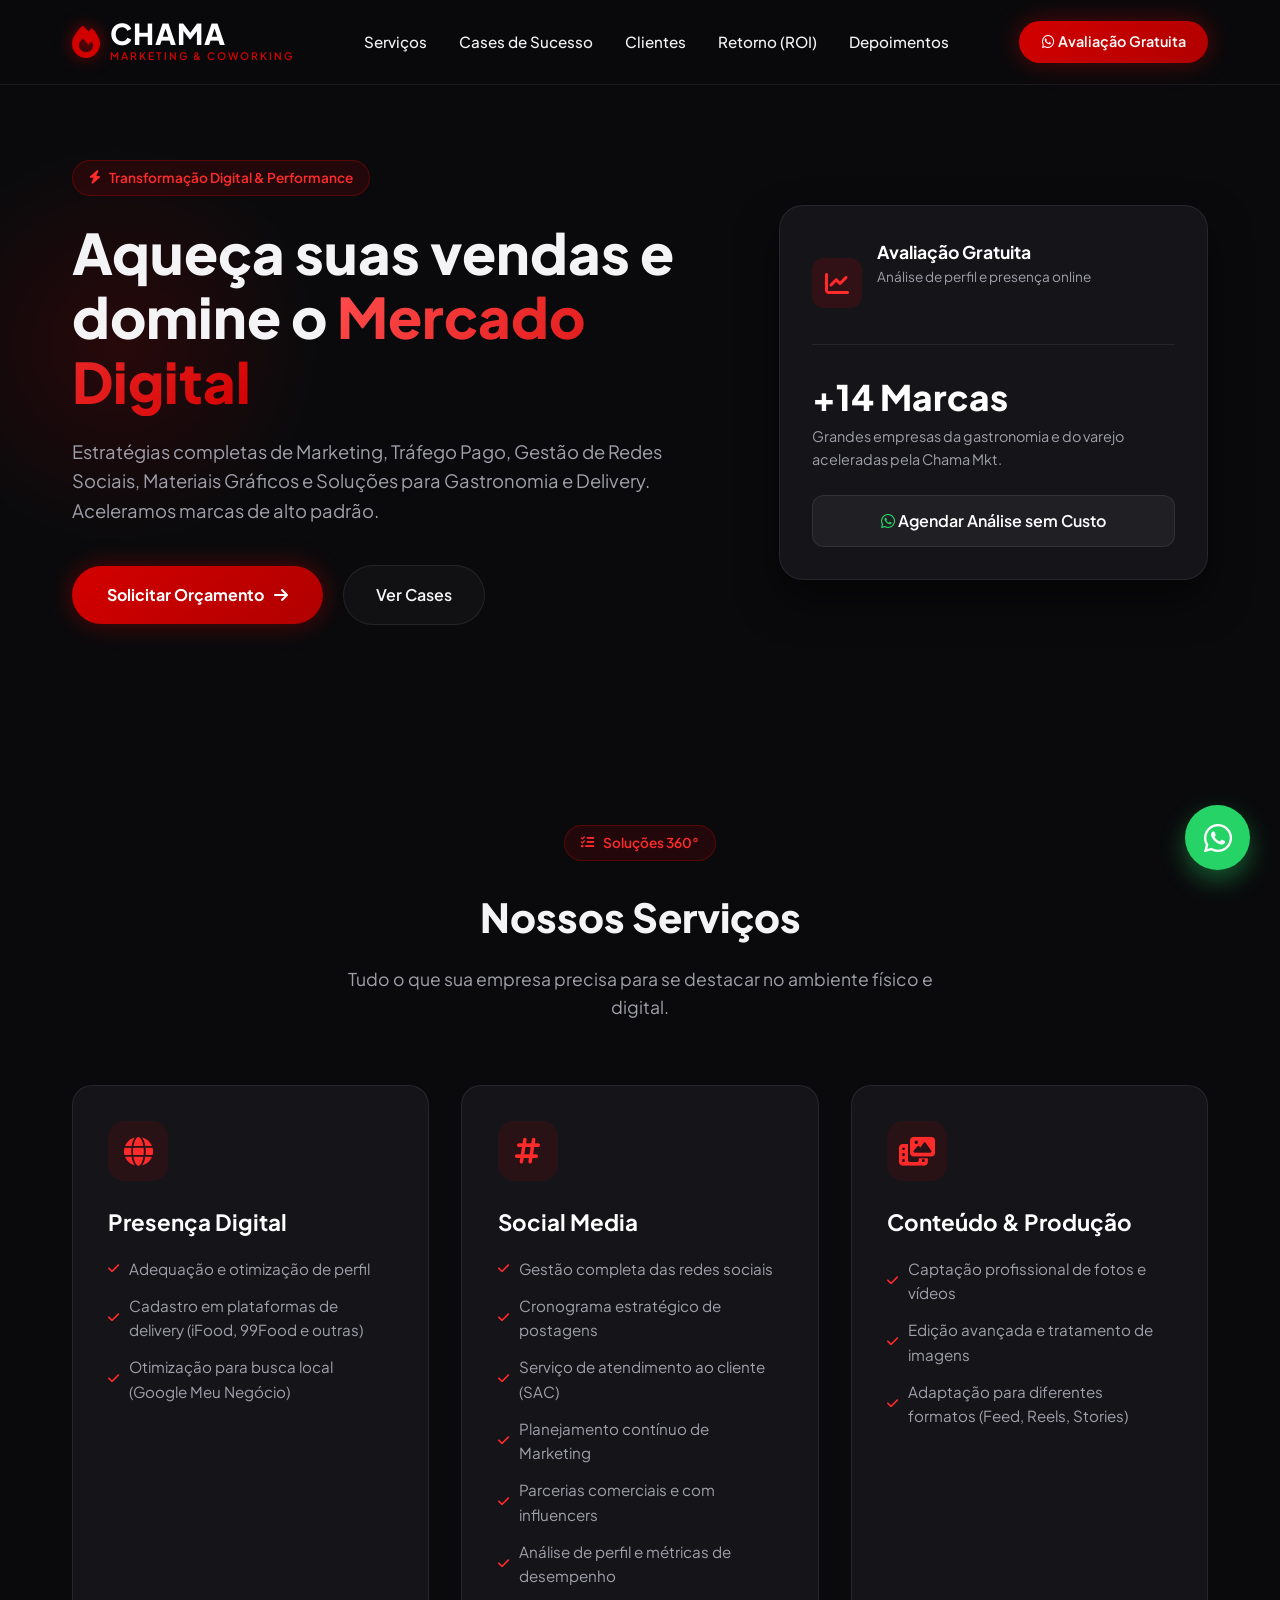
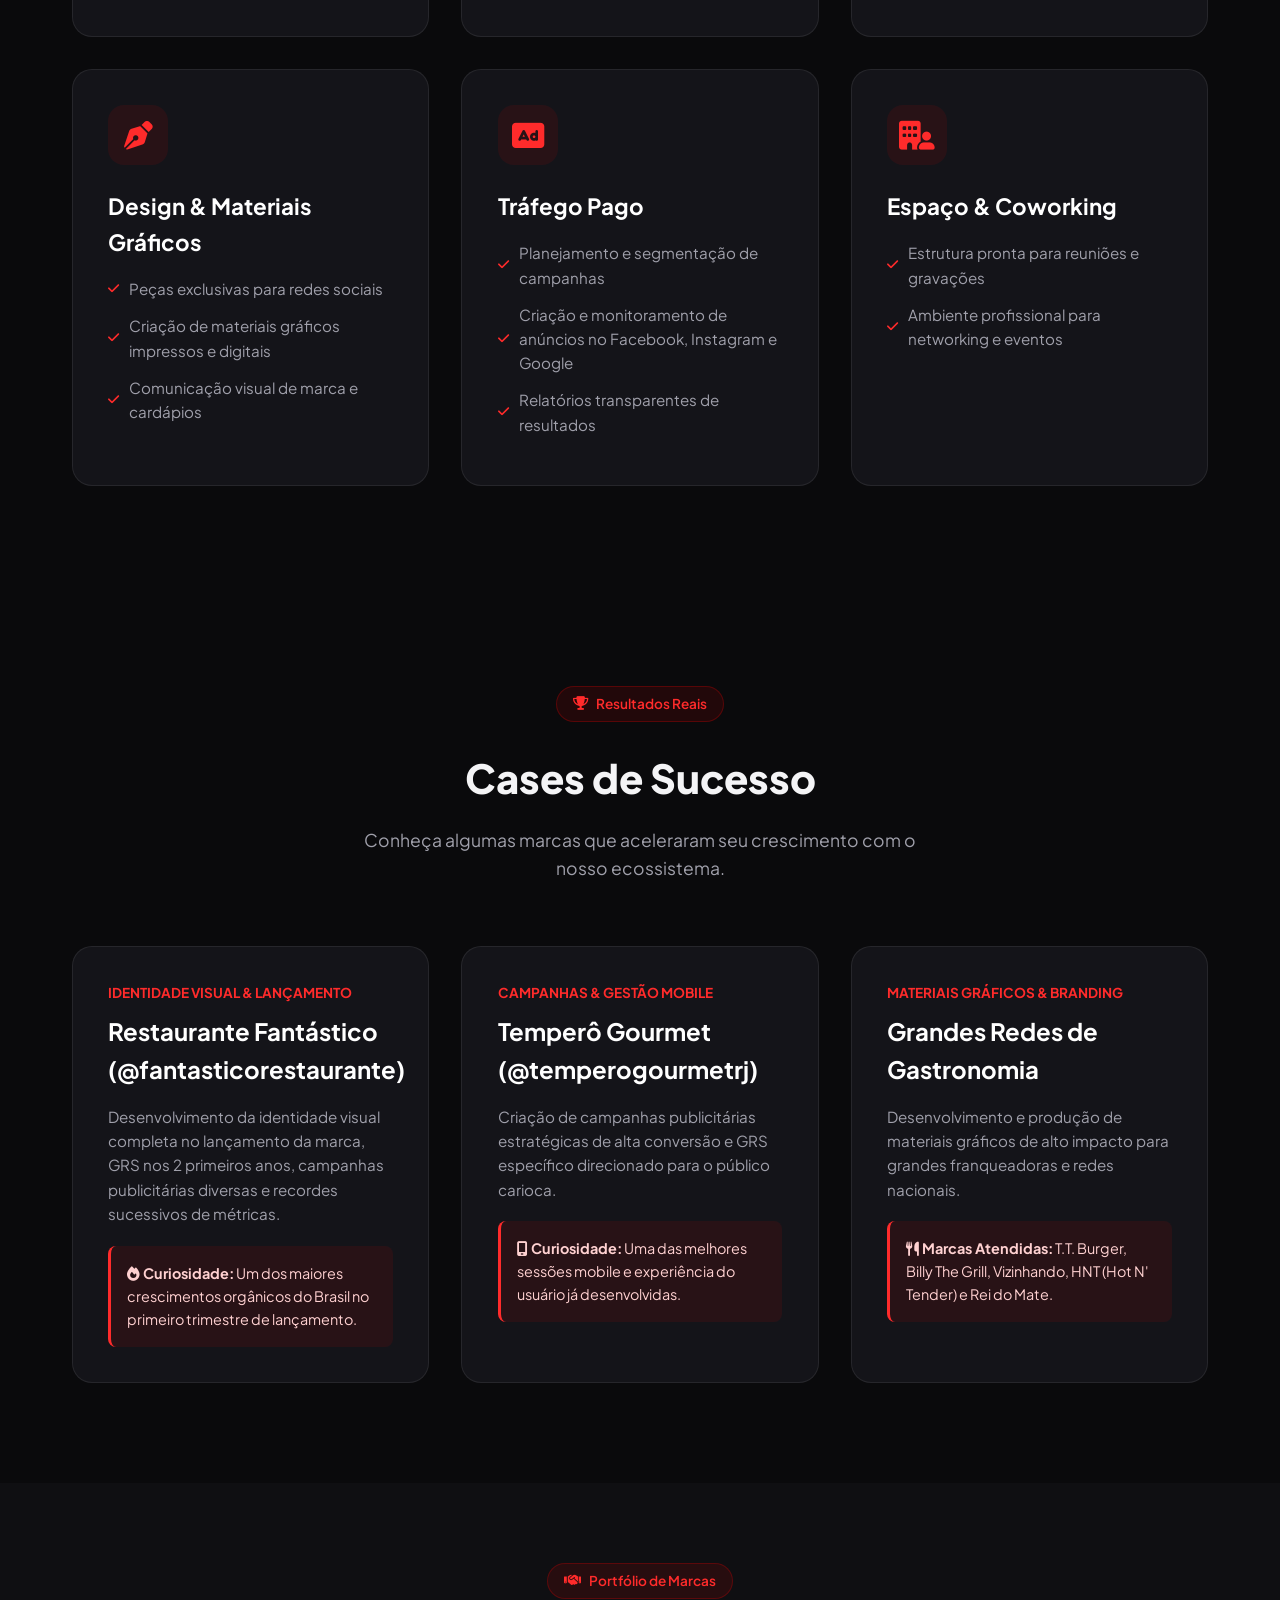
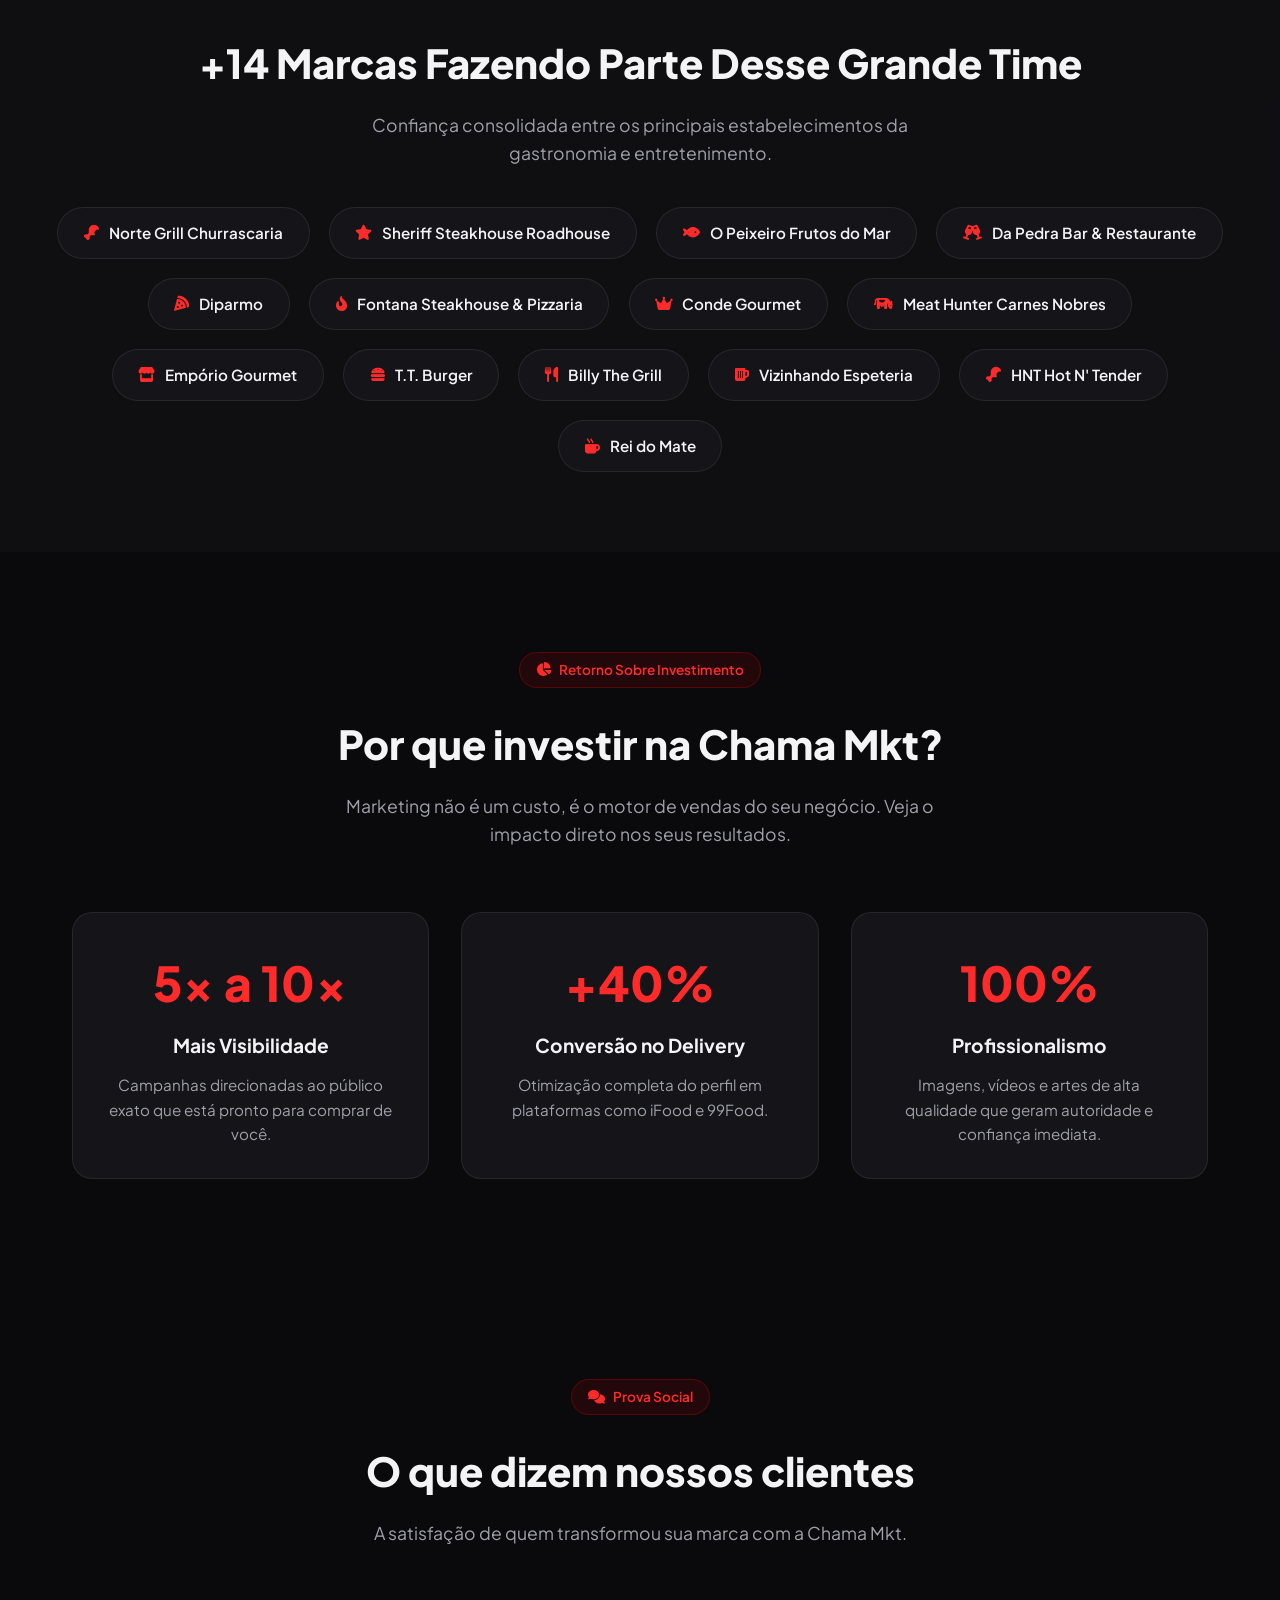
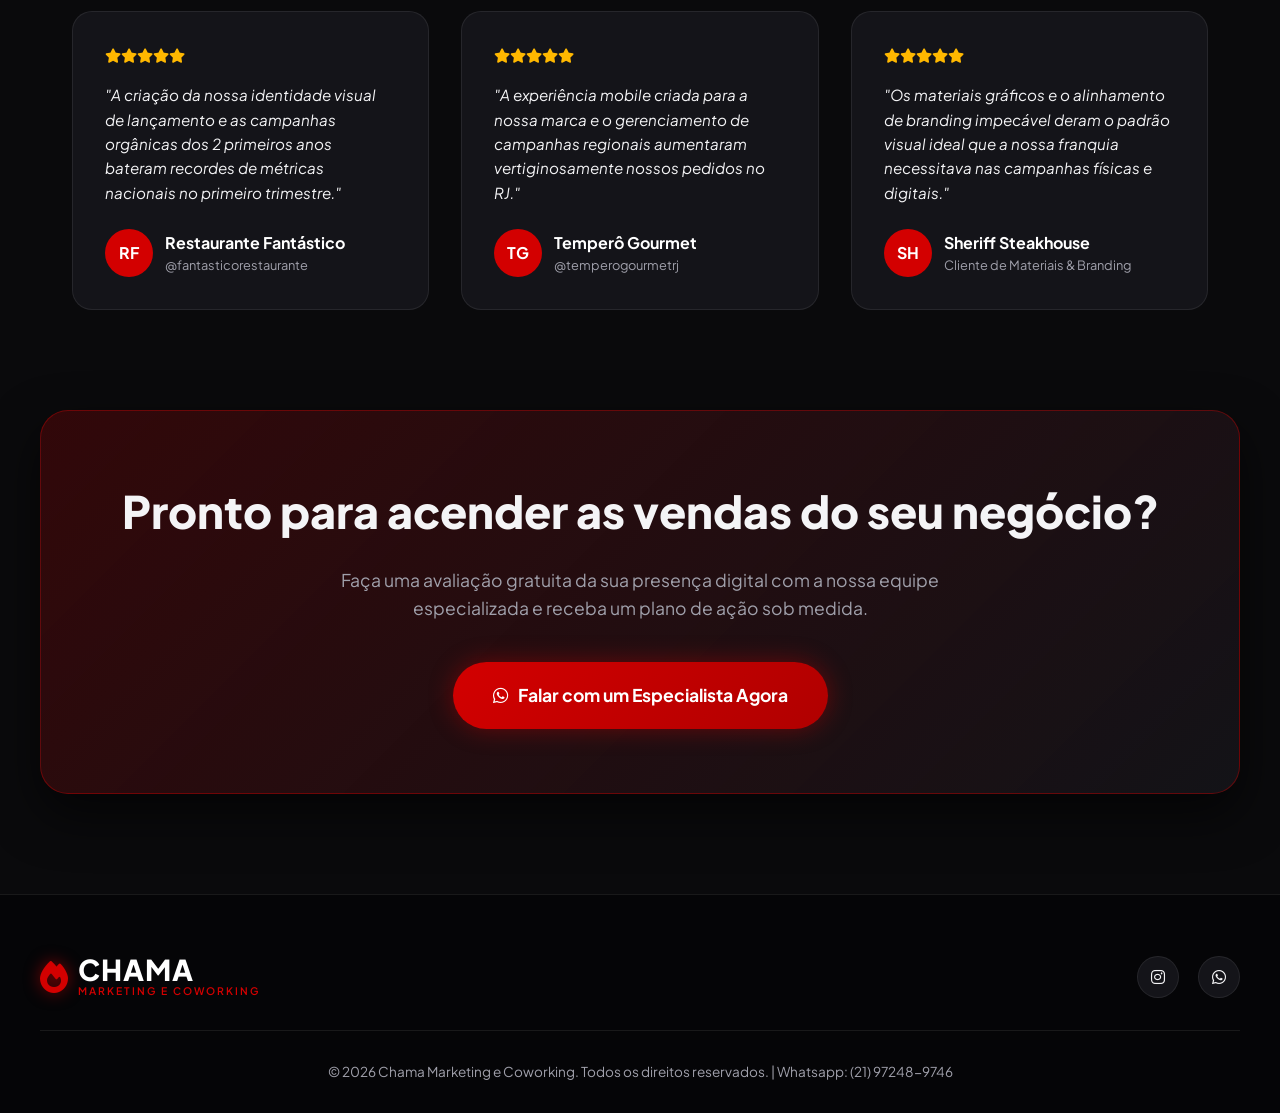
==== index.html @ 068e2d57 "First Commit" ====
<!DOCTYPE html>
<html lang="pt-BR">
<head>
    <meta charset="UTF-8">
    <meta name="viewport" content="width=device-width, initial-scale=1.0">
    <title>CHAMA - Marketing e Coworking | Soluções de Alto Impacto</title>
    <!-- Google Fonts & Font Awesome Icons -->
    <link rel="preconnect" href="https://fonts.googleapis.com">
    <link rel="preconnect" href="https://fonts.gstatic.com" crossorigin>
    <link href="https://fonts.googleapis.com/css2?family=Plus+Jakarta+Sans:wght@300;400;600;700;800&display=swap" rel="stylesheet">
    <link rel="stylesheet" href="https://cdnjs.cloudflare.com/ajax/libs/font-awesome/6.4.0/css/all.min.css">

    <style>
        :root {
            --primary: #D30000;
            --primary-hover: #B00000;
            --primary-light: #FF2B2B;
            --bg-dark: #0A0A0C;
            --bg-card: #141419;
            --bg-card-hover: #1E1E26;
            --text-main: #F4F4F6;
            --text-muted: #A0A0AB;
            --accent-gold: #FFB800;
            --whatsapp-green: #25D366;
            --whatsapp-hover: #20BA5A;
            --border-color: rgba(255, 255, 255, 0.08);
            --glow: 0 0 25px rgba(211, 0, 0, 0.4);
        }

        * {
            margin: 0;
            padding: 0;
            box-sizing: border-box;
            font-family: 'Plus Jakarta Sans', sans-serif;
            scroll-behavior: smooth;
        }

        body {
            background-color: var(--bg-dark);
            color: var(--text-main);
            line-height: 1.6;
            overflow-x: hidden;
        }

        /* Header / Navbar */
        header {
            position: fixed;
            top: 0;
            width: 100%;
            z-index: 1000;
            background: rgba(10, 10, 12, 0.85);
            backdrop-filter: blur(12px);
            border-bottom: 1px solid var(--border-color);
            transition: all 0.3s ease;
        }

        .nav-container {
            max-width: 1200px;
            margin: 0 auto;
            display: flex;
            justify-content: space-between;
            align-items: center;
            padding: 1.2rem 2rem;
        }

        .logo {
            display: flex;
            align-items: center;
            gap: 10px;
            text-decoration: none;
        }

        .logo-icon {
            color: var(--primary);
            font-size: 2rem;
            filter: drop-shadow(0 0 8px rgba(211,0,0,0.6));
        }

        .logo-text {
            display: flex;
            flex-direction: column;
        }

        .logo-title {
            font-size: 1.8rem;
            font-weight: 800;
            color: #FFFFFF;
            letter-spacing: 1px;
            line-height: 1;
        }

        .logo-subtitle {
            font-size: 0.65rem;
            color: var(--primary);
            text-transform: uppercase;
            letter-spacing: 2px;
            font-weight: 600;
        }

        .nav-links {
            display: flex;
            gap: 2rem;
            list-style: none;
        }

        .nav-links a {
            color: var(--text-main);
            text-decoration: none;
            font-weight: 500;
            font-size: 0.95rem;
            transition: color 0.3s ease;
        }

        .nav-links a:hover {
            color: var(--primary-light);
        }

        .btn-header {
            background: linear-gradient(135deg, var(--primary), var(--primary-hover));
            color: white;
            padding: 0.6rem 1.4rem;
            border-radius: 50px;
            text-decoration: none;
            font-weight: 600;
            font-size: 0.9rem;
            box-shadow: var(--glow);
            transition: all 0.3s ease;
        }

        .btn-header:hover {
            transform: translateY(-2px);
            box-shadow: 0 0 35px rgba(211, 0, 0, 0.6);
        }

        /* Hero Section */
        .hero {
            padding: 160px 2rem 100px;
            max-width: 1200px;
            margin: 0 auto;
            display: grid;
            grid-template-columns: 1.2fr 0.8fr;
            gap: 4rem;
            align-items: center;
            position: relative;
        }

        .hero::before {
            content: '';
            position: absolute;
            top: 20%;
            left: -10%;
            width: 400px;
            height: 400px;
            background: radial-gradient(circle, rgba(211,0,0,0.15) 0%, rgba(0,0,0,0) 70%);
            z-index: -1;
        }

        .badge {
            display: inline-flex;
            align-items: center;
            gap: 8px;
            background: rgba(211, 0, 0, 0.12);
            border: 1px solid rgba(211, 0, 0, 0.3);
            color: var(--primary-light);
            padding: 6px 16px;
            border-radius: 30px;
            font-size: 0.85rem;
            font-weight: 600;
            margin-bottom: 1.5rem;
        }

        .hero h1 {
            font-size: 3.5rem;
            line-height: 1.15;
            font-weight: 800;
            margin-bottom: 1.5rem;
        }

        .hero h1 span {
            color: var(--primary-light);
            background: linear-gradient(135deg, #FF4D4D, var(--primary));
            -webkit-background-clip: text;
            -webkit-text-fill-color: transparent;
        }

        .hero p {
            font-size: 1.15rem;
            color: var(--text-muted);
            margin-bottom: 2.5rem;
            max-width: 600px;
        }

        .hero-cta {
            display: flex;
            gap: 1.2rem;
            align-items: center;
        }

        .btn-primary {
            background: linear-gradient(135deg, var(--primary), var(--primary-hover));
            color: white;
            padding: 1rem 2.2rem;
            border-radius: 50px;
            text-decoration: none;
            font-weight: 700;
            font-size: 1rem;
            display: inline-flex;
            align-items: center;
            gap: 10px;
            box-shadow: var(--glow);
            transition: all 0.3s ease;
        }

        .btn-primary:hover {
            transform: translateY(-3px);
            box-shadow: 0 0 35px rgba(211, 0, 0, 0.7);
        }

        .btn-secondary {
            border: 1px solid var(--border-color);
            background: rgba(255, 255, 255, 0.03);
            color: var(--text-main);
            padding: 1rem 2rem;
            border-radius: 50px;
            text-decoration: none;
            font-weight: 600;
            font-size: 1rem;
            transition: all 0.3s ease;
        }

        .btn-secondary:hover {
            background: rgba(255, 255, 255, 0.08);
            border-color: rgba(255, 255, 255, 0.2);
        }

        .hero-card {
            background: var(--bg-card);
            border: 1px solid var(--border-color);
            border-radius: 24px;
            padding: 2rem;
            position: relative;
            box-shadow: 0 20px 40px rgba(0,0,0,0.5);
        }

        .hero-card-header {
            display: flex;
            align-items: center;
            gap: 15px;
            margin-bottom: 1.5rem;
            padding-bottom: 1rem;
            border-bottom: 1px solid var(--border-color);
        }

        .hero-card-icon {
            width: 50px;
            height: 50px;
            background: rgba(211, 0, 0, 0.15);
            border-radius: 12px;
            display: flex;
            align-items: center;
            justify-content: center;
            color: var(--primary-light);
            font-size: 1.5rem;
        }

        .hero-stat {
            font-size: 2.2rem;
            font-weight: 800;
            color: #FFF;
        }

        .hero-stat-desc {
            color: var(--text-muted);
            font-size: 0.9rem;
        }

        /* Services Section */
        .services {
            padding: 100px 2rem;
            max-width: 1200px;
            margin: 0 auto;
        }

        .section-header {
            text-align: center;
            margin-bottom: 4rem;
        }

        .section-title {
            font-size: 2.5rem;
            font-weight: 800;
            margin-bottom: 1rem;
        }

        .section-subtitle {
            color: var(--text-muted);
            font-size: 1.1rem;
            max-width: 600px;
            margin: 0 auto;
        }

        .services-grid {
            display: grid;
            grid-template-columns: repeat(auto-fit, minmax(350px, 1fr));
            gap: 2rem;
        }

        .service-card {
            background: var(--bg-card);
            border: 1px solid var(--border-color);
            border-radius: 20px;
            padding: 2.2rem;
            transition: all 0.3s ease;
            position: relative;
            overflow: hidden;
        }

        .service-card:hover {
            transform: translateY(-8px);
            background: var(--bg-card-hover);
            border-color: rgba(211, 0, 0, 0.4);
            box-shadow: 0 15px 30px rgba(0,0,0,0.4);
        }

        .service-card::before {
            content: '';
            position: absolute;
            top: 0;
            left: 0;
            width: 4px;
            height: 100%;
            background: var(--primary);
            opacity: 0;
            transition: opacity 0.3s ease;
        }

        .service-card:hover::before {
            opacity: 1;
        }

        .service-icon {
            width: 60px;
            height: 60px;
            background: rgba(211, 0, 0, 0.1);
            border-radius: 16px;
            display: flex;
            align-items: center;
            justify-content: center;
            color: var(--primary-light);
            font-size: 1.8rem;
            margin-bottom: 1.5rem;
        }

        .service-card h3 {
            font-size: 1.4rem;
            margin-bottom: 1rem;
            color: #FFF;
        }

        .service-card ul {
            list-style: none;
        }

        .service-card ul li {
            color: var(--text-muted);
            margin-bottom: 0.8rem;
            display: flex;
            align-items: center;
            gap: 10px;
            font-size: 0.95rem;
        }

        .service-card ul li i {
            color: var(--primary-light);
            font-size: 0.8rem;
        }

        /* Cases & Portfolio Section */
        .cases-section {
            padding: 100px 2rem;
            max-width: 1200px;
            margin: 0 auto;
        }

        .cases-grid {
            display: grid;
            grid-template-columns: repeat(auto-fit, minmax(350px, 1fr));
            gap: 2rem;
        }

        .case-card {
            background: var(--bg-card);
            border: 1px solid var(--border-color);
            border-radius: 20px;
            padding: 2.2rem;
            transition: all 0.3s ease;
        }

        .case-card:hover {
            border-color: rgba(211, 0, 0, 0.4);
            transform: translateY(-5px);
        }

        .case-tag {
            color: var(--primary-light);
            font-size: 0.85rem;
            font-weight: 700;
            text-transform: uppercase;
            margin-bottom: 0.5rem;
        }

        .case-card h3 {
            font-size: 1.5rem;
            color: #FFF;
            margin-bottom: 1rem;
        }

        .case-card p {
            color: var(--text-muted);
            font-size: 0.95rem;
            margin-bottom: 1.2rem;
        }

        .curiosity-box {
            background: rgba(211, 0, 0, 0.1);
            border-left: 3px solid var(--primary-light);
            padding: 1rem;
            border-radius: 8px;
            color: #FFD1D1;
            font-size: 0.9rem;
        }

        /* Clients Section */
        .clients-section {
            background: rgba(20, 20, 25, 0.5);
            border-y: 1px solid var(--border-color);
            padding: 80px 2rem;
        }

        .clients-container {
            max-width: 1200px;
            margin: 0 auto;
            text-align: center;
        }

        .clients-tags {
            display: flex;
            flex-wrap: wrap;
            justify-content: center;
            gap: 1.2rem;
            margin-top: 2.5rem;
        }

        .client-pill {
            background: var(--bg-card);
            border: 1px solid var(--border-color);
            padding: 0.8rem 1.6rem;
            border-radius: 50px;
            font-weight: 600;
            color: var(--text-main);
            font-size: 0.95rem;
            transition: all 0.3s ease;
            display: flex;
            align-items: center;
            gap: 10px;
        }

        .client-pill:hover {
            border-color: var(--primary-light);
            color: #FFF;
            transform: translateY(-3px);
            box-shadow: 0 5px 15px rgba(211, 0, 0, 0.2);
        }

        .client-pill i {
            color: var(--primary-light);
        }

        /* ROI Section */
        .roi-section {
            padding: 100px 2rem;
            max-width: 1200px;
            margin: 0 auto;
        }

        .roi-grid {
            display: grid;
            grid-template-columns: repeat(auto-fit, minmax(280px, 1fr));
            gap: 2rem;
            margin-top: 3rem;
        }

        .roi-card {
            background: var(--bg-card);
            border: 1px solid var(--border-color);
            border-radius: 20px;
            padding: 2rem;
            text-align: center;
        }

        .roi-number {
            font-size: 3rem;
            font-weight: 800;
            color: var(--primary-light);
            margin-bottom: 0.5rem;
        }

        .roi-title {
            font-size: 1.2rem;
            font-weight: 700;
            margin-bottom: 0.8rem;
        }

        .roi-desc {
            color: var(--text-muted);
            font-size: 0.95rem;
        }

        /* Testimonials / Feedbacks */
        .testimonials {
            padding: 100px 2rem;
            max-width: 1200px;
            margin: 0 auto;
        }

        .testimonials-grid {
            display: grid;
            grid-template-columns: repeat(auto-fit, minmax(320px, 1fr));
            gap: 2rem;
        }

        .testimonial-card {
            background: var(--bg-card);
            border: 1px solid var(--border-color);
            border-radius: 20px;
            padding: 2rem;
            display: flex;
            flex-direction: column;
            justify-content: space-between;
        }

        .stars {
            color: var(--accent-gold);
            margin-bottom: 1rem;
            font-size: 0.9rem;
        }

        .testimonial-text {
            color: var(--text-main);
            font-style: italic;
            margin-bottom: 1.5rem;
            font-size: 0.95rem;
        }

        .client-info {
            display: flex;
            align-items: center;
            gap: 12px;
        }

        .client-avatar {
            width: 48px;
            height: 48px;
            border-radius: 50%;
            background: var(--primary);
            display: flex;
            align-items: center;
            justify-content: center;
            font-weight: 700;
            color: white;
        }

        .client-details h4 {
            font-size: 1rem;
            color: #FFF;
        }

        .client-details p {
            font-size: 0.8rem;
            color: var(--text-muted);
        }

        /* CTA Banner */
        .cta-banner {
            max-width: 1200px;
            margin: 0 auto 100px;
            background: linear-gradient(135deg, rgba(211, 0, 0, 0.2), rgba(20, 20, 25, 0.9));
            border: 1px solid rgba(211, 0, 0, 0.4);
            border-radius: 28px;
            padding: 4rem 2rem;
            text-align: center;
            box-shadow: 0 20px 50px rgba(0,0,0,0.6);
        }

        .cta-banner h2 {
            font-size: 2.8rem;
            font-weight: 800;
            margin-bottom: 1.2rem;
        }

        .cta-banner p {
            color: var(--text-muted);
            font-size: 1.1rem;
            max-width: 650px;
            margin: 0 auto 2.5rem;
        }

        /* Footer */
        footer {
            background: #050507;
            border-top: 1px solid var(--border-color);
            padding: 60px 2rem 30px;
        }

        .footer-container {
            max-width: 1200px;
            margin: 0 auto;
            display: flex;
            justify-content: space-between;
            align-items: center;
            flex-wrap: wrap;
            gap: 2rem;
            padding-bottom: 30px;
            border-bottom: 1px solid var(--border-color);
        }

        .social-links {
            display: flex;
            gap: 1.2rem;
        }

        .social-icon {
            width: 42px;
            height: 42px;
            border-radius: 50%;
            background: var(--bg-card);
            border: 1px solid var(--border-color);
            display: flex;
            align-items: center;
            justify-content: center;
            color: var(--text-main);
            text-decoration: none;
            transition: all 0.3s ease;
        }

        .social-icon:hover {
            background: var(--primary);
            color: white;
            transform: translateY(-3px);
        }

        .copyright {
            text-align: center;
            padding-top: 30px;
            color: var(--text-muted);
            font-size: 0.85rem;
        }

        /* Floating WhatsApp Button */
        .whatsapp-float {
            position: fixed;
            bottom: 30px;
            right: 30px;
            background-color: var(--whatsapp-green);
            color: #FFF;
            width: 65px;
            height: 65px;
            border-radius: 50px;
            display: flex;
            align-items: center;
            justify-content: center;
            font-size: 32px;
            box-shadow: 0 10px 25px rgba(37, 211, 102, 0.4);
            z-index: 9999;
            text-decoration: none;
            transition: all 0.3s ease;
            animation: pulse 2s infinite;
        }

        .whatsapp-float:hover {
            background-color: var(--whatsapp-hover);
            transform: scale(1.1);
            box-shadow: 0 15px 30px rgba(37, 211, 102, 0.6);
        }

        @keyframes pulse {
            0% {
                box-shadow: 0 0 0 0 rgba(37, 211, 102, 0.7);
            }
            70% {
                box-shadow: 0 0 0 18px rgba(37, 211, 102, 0);
            }
            100% {
                box-shadow: 0 0 0 0 rgba(37, 211, 102, 0);
            }
        }

        /* Responsive */
        @media (max-width: 992px) {
            .hero {
                grid-template-columns: 1fr;
                padding-top: 130px;
                text-align: center;
            }
            .hero p {
                margin: 0 auto 2rem;
            }
            .hero-cta {
                justify-content: center;
            }
            .hero h1 {
                font-size: 2.8rem;
            }
            .nav-links {
                display: none;
            }
        }

        @media (max-width: 600px) {
            .hero h1 {
                font-size: 2.2rem;
            }
            .cta-banner h2 {
                font-size: 2rem;
            }
            .services-grid, .cases-grid {
                grid-template-columns: 1fr;
            }
        }
    </style>
</head>
<body>

    <!-- Header / Navbar -->
    <header>
        <div class="nav-container">
            <a href="#" class="logo">
                <i class="fa-solid fa-fire logo-icon"></i>
                <div class="logo-text">
                    <span class="logo-title">CHAMA</span>
                    <span class="logo-subtitle">Marketing & Coworking</span>
                </div>
            </a>
            <ul class="nav-links">
                <li><a href="#servicos">Serviços</a></li>
                <li><a href="#cases">Cases de Sucesso</a></li>
                <li><a href="#clientes">Clientes</a></li>
                <li><a href="#roi">Retorno (ROI)</a></li>
                <li><a href="#feedbacks">Depoimentos</a></li>
            </ul>
            <a href="https://wa.me/5521972489746?text=Ol%C3%A1!%20Gostaria%20de%20fazer%20uma%20avalia%C3%A7%C3%A3o%20gratuita%20do%20meu%20neg%C3%B3cio." target="_blank" class="btn-header">
                <i class="fa-brands fa-whatsapp"></i> Avaliação Gratuita
            </a>
        </div>
    </header>

    <!-- Hero Section -->
    <section class="hero">
        <div>
            <div class="badge">
                <i class="fa-solid fa-bolt"></i> Transformação Digital & Performance
            </div>
            <h1>Aqueça suas vendas e domine o <span>Mercado Digital</span></h1>
            <p>Estratégias completas de Marketing, Tráfego Pago, Gestão de Redes Sociais, Materiais Gráficos e Soluções para Gastronomia e Delivery. Aceleramos marcas de alto padrão.</p>
            <div class="hero-cta">
                <a href="https://wa.me/5521972489746?text=Ol%C3%A1!%20Vim%20pelo%20site%20e%20quero%20solicitar%20um%20or%C3%A7amento." target="_blank" class="btn-primary">
                    Solicitar Orçamento <i class="fa-solid fa-arrow-right"></i>
                </a>
                <a href="#cases" class="btn-secondary">Ver Cases</a>
            </div>
        </div>

        <div class="hero-card">
            <div class="hero-card-header">
                <div class="hero-card-icon">
                    <i class="fa-solid fa-chart-line"></i>
                </div>
                <div>
                    <h3 style="color:#FFF; font-size:1.1rem;">Avaliação Gratuita</h3>
                    <p style="color:var(--text-muted); font-size:0.85rem;">Análise de perfil e presença online</p>
                </div>
            </div>
            <div style="margin-bottom: 1.5rem;">
                <div class="hero-stat">+14 Marcas</div>
                <div class="hero-stat-desc">Grandes empresas da gastronomia e do varejo aceleradas pela Chama Mkt.</div>
            </div>
            <a href="https://wa.me/5521972489746?text=Quero%20agendar%20minha%20avalia%C3%A7%C3%A3o%20gratuita!" target="_blank" style="display:block; width:100%; text-align:center; background: rgba(255,255,255,0.05); color: #FFF; padding: 12px; border-radius: 12px; text-decoration: none; font-weight: 600; border: 1px solid var(--border-color); transition: all 0.3s ease;">
                <i class="fa-brands fa-whatsapp" style="color:var(--whatsapp-green);"></i> Agendar Análise sem Custo
            </a>
        </div>
    </section>

    <!-- Services Section -->
    <section class="services" id="servicos">
        <div class="section-header">
            <div class="badge"><i class="fa-solid fa-list-check"></i> Soluções 360°</div>
            <h2 class="section-title">Nossos Serviços</h2>
            <p class="section-subtitle">Tudo o que sua empresa precisa para se destacar no ambiente físico e digital.</p>
        </div>

        <div class="services-grid">
            <!-- Presença Digital -->
            <div class="service-card">
                <div class="service-icon"><i class="fa-solid fa-globe"></i></div>
                <h3>Presença Digital</h3>
                <ul>
                    <li><i class="fa-solid fa-check"></i> Adequação e otimização de perfil</li>
                    <li><i class="fa-solid fa-check"></i> Cadastro em plataformas de delivery (iFood, 99Food e outras)</li>
                    <li><i class="fa-solid fa-check"></i> Otimização para busca local (Google Meu Negócio)</li>
                </ul>
            </div>

            <!-- Social Media -->
            <div class="service-card">
                <div class="service-icon"><i class="fa-solid fa-hashtag"></i></div>
                <h3>Social Media</h3>
                <ul>
                    <li><i class="fa-solid fa-check"></i> Gestão completa das redes sociais</li>
                    <li><i class="fa-solid fa-check"></i> Cronograma estratégico de postagens</li>
                    <li><i class="fa-solid fa-check"></i> Serviço de atendimento ao cliente (SAC)</li>
                    <li><i class="fa-solid fa-check"></i> Planejamento contínuo de Marketing</li>
                    <li><i class="fa-solid fa-check"></i> Parcerias comerciais e com influencers</li>
                    <li><i class="fa-solid fa-check"></i> Análise de perfil e métricas de desempenho</li>
                </ul>
            </div>

            <!-- Conteúdo -->
            <div class="service-card">
                <div class="service-icon"><i class="fa-solid fa-photo-film"></i></div>
                <h3>Conteúdo & Produção</h3>
                <ul>
                    <li><i class="fa-solid fa-check"></i> Captação profissional de fotos e vídeos</li>
                    <li><i class="fa-solid fa-check"></i> Edição avançada e tratamento de imagens</li>
                    <li><i class="fa-solid fa-check"></i> Adaptação para diferentes formatos (Feed, Reels, Stories)</li>
                </ul>
            </div>

            <!-- Design -->
            <div class="service-card">
                <div class="service-icon"><i class="fa-solid fa-pen-nib"></i></div>
                <h3>Design & Materiais Gráficos</h3>
                <ul>
                    <li><i class="fa-solid fa-check"></i> Peças exclusivas para redes sociais</li>
                    <li><i class="fa-solid fa-check"></i> Criação de materiais gráficos impressos e digitais</li>
                    <li><i class="fa-solid fa-check"></i> Comunicação visual de marca e cardápios</li>
                </ul>
            </div>

            <!-- Tráfego Pago -->
            <div class="service-card">
                <div class="service-icon"><i class="fa-solid fa-rectangle-ad"></i></div>
                <h3>Tráfego Pago</h3>
                <ul>
                    <li><i class="fa-solid fa-check"></i> Planejamento e segmentação de campanhas</li>
                    <li><i class="fa-solid fa-check"></i> Criação e monitoramento de anúncios no Facebook, Instagram e Google</li>
                    <li><i class="fa-solid fa-check"></i> Relatórios transparentes de resultados</li>
                </ul>
            </div>

            <!-- Coworking -->
            <div class="service-card">
                <div class="service-icon"><i class="fa-solid fa-building-user"></i></div>
                <h3>Espaço & Coworking</h3>
                <ul>
                    <li><i class="fa-solid fa-check"></i> Estrutura pronta para reuniões e gravações</li>
                    <li><i class="fa-solid fa-check"></i> Ambiente profissional para networking e eventos</li>
                </ul>
            </div>
        </div>
    </section>

    <!-- Cases Section -->
    <section class="cases-section" id="cases">
        <div class="section-header">
            <div class="badge"><i class="fa-solid fa-trophy"></i> Resultados Reais</div>
            <h2 class="section-title">Cases de Sucesso</h2>
            <p class="section-subtitle">Conheça algumas marcas que aceleraram seu crescimento com o nosso ecossistema.</p>
        </div>

        <div class="cases-grid">
            <!-- Case Fantástico -->
            <div class="case-card">
                <div class="case-tag">Identidade Visual & Lançamento</div>
                <h3>Restaurante Fantástico (@fantasticorestaurante)</h3>
                <p>Desenvolvimento da identidade visual completa no lançamento da marca, GRS nos 2 primeiros anos, campanhas publicitárias diversas e recordes sucessivos de métricas.</p>
                <div class="curiosity-box">
                    <strong><i class="fa-solid fa-fire"></i> Curiosidade:</strong> Um dos maiores crescimentos orgânicos do Brasil no primeiro trimestre de lançamento.
                </div>
            </div>

            <!-- Case Temperô -->
            <div class="case-card">
                <div class="case-tag">Campanhas & Gestão Mobile</div>
                <h3>Temperô Gourmet (@temperogourmetrj)</h3>
                <p>Criação de campanhas publicitárias estratégicas de alta conversão e GRS específico direcionado para o público carioca.</p>
                <div class="curiosity-box">
                    <strong><i class="fa-solid fa-mobile-screen"></i> Curiosidade:</strong> Uma das melhores sessões mobile e experiência do usuário já desenvolvidas.
                </div>
            </div>

            <!-- Case Materiais Gráficos -->
            <div class="case-card">
                <div class="case-tag">Materiais Gráficos & Branding</div>
                <h3>Grandes Redes de Gastronomia</h3>
                <p>Desenvolvimento e produção de materiais gráficos de alto impacto para grandes franqueadoras e redes nacionais.</p>
                <div class="curiosity-box">
                    <strong><i class="fa-solid fa-utensils"></i> Marcas Atendidas:</strong> T.T. Burger, Billy The Grill, Vizinhando, HNT (Hot N' Tender) e Rei do Mate.
                </div>
            </div>
        </div>
    </section>

    <!-- Clients Section -->
    <section class="clients-section" id="clientes">
        <div class="clients-container">
            <div class="badge"><i class="fa-solid fa-handshake"></i> Portfólio de Marcas</div>
            <h2 class="section-title" style="margin-top: 0.5rem;">+14 Marcas Fazendo Parte Desse Grande Time</h2>
            <p class="section-subtitle">Confiança consolidada entre os principais estabelecimentos da gastronomia e entretenimento.</p>

            <div class="clients-tags">
                <div class="client-pill"><i class="fa-solid fa-drumstick-bite"></i> Norte Grill Churrascaria</div>
                <div class="client-pill"><i class="fa-solid fa-star"></i> Sheriff Steakhouse Roadhouse</div>
                <div class="client-pill"><i class="fa-solid fa-fish"></i> O Peixeiro Frutos do Mar</div>
                <div class="client-pill"><i class="fa-solid fa-glass-cheers"></i> Da Pedra Bar & Restaurante</div>
                <div class="client-pill"><i class="fa-solid fa-pizza-slice"></i> Diparmo</div>
                <div class="client-pill"><i class="fa-solid fa-fire-flame-curved"></i> Fontana Steakhouse & Pizzaria</div>
                <div class="client-pill"><i class="fa-solid fa-crown"></i> Conde Gourmet</div>
                <div class="client-pill"><i class="fa-solid fa-cow"></i> Meat Hunter Carnes Nobres</div>
                <div class="client-pill"><i class="fa-solid fa-store"></i> Empório Gourmet</div>
                <div class="client-pill"><i class="fa-solid fa-burger"></i> T.T. Burger</div>
                <div class="client-pill"><i class="fa-solid fa-utensils"></i> Billy The Grill</div>
                <div class="client-pill"><i class="fa-solid fa-beer-mug-empty"></i> Vizinhando Espeteria</div>
                <div class="client-pill"><i class="fa-solid fa-drumstick-bite"></i> HNT Hot N' Tender</div>
                <div class="client-pill"><i class="fa-solid fa-mug-hot"></i> Rei do Mate</div>
            </div>
        </div>
    </section>

    <!-- ROI Section -->
    <section class="roi-section" id="roi">
        <div class="roi-container">
            <div class="section-header">
                <div class="badge"><i class="fa-solid fa-chart-pie"></i> Retorno Sobre Investimento</div>
                <h2 class="section-title">Por que investir na Chama Mkt?</h2>
                <p class="section-subtitle">Marketing não é um custo, é o motor de vendas do seu negócio. Veja o impacto direto nos seus resultados.</p>
            </div>

            <div class="roi-grid">
                <div class="roi-card">
                    <div class="roi-number">5x a 10x</div>
                    <div class="roi-title">Mais Visibilidade</div>
                    <div class="roi-desc">Campanhas direcionadas ao público exato que está pronto para comprar de você.</div>
                </div>
                <div class="roi-card">
                    <div class="roi-number">+40%</div>
                    <div class="roi-title">Conversão no Delivery</div>
                    <div class="roi-desc">Otimização completa do perfil em plataformas como iFood e 99Food.</div>
                </div>
                <div class="roi-card">
                    <div class="roi-number">100%</div>
                    <div class="roi-title">Profissionalismo</div>
                    <div class="roi-desc">Imagens, vídeos e artes de alta qualidade que geram autoridade e confiança imediata.</div>
                </div>
            </div>
        </div>
    </section>

    <!-- Feedbacks Section -->
    <section class="testimonials" id="feedbacks">
        <div class="section-header">
            <div class="badge"><i class="fa-solid fa-comments"></i> Prova Social</div>
            <h2 class="section-title">O que dizem nossos clientes</h2>
            <p class="section-subtitle">A satisfação de quem transformou sua marca com a Chama Mkt.</p>
        </div>

        <div class="testimonials-grid">
            <div class="testimonial-card">
                <div class="stars">
                    <i class="fa-solid fa-star"></i><i class="fa-solid fa-star"></i><i class="fa-solid fa-star"></i><i class="fa-solid fa-star"></i><i class="fa-solid fa-star"></i>
                </div>
                <p class="testimonial-text">"A criação da nossa identidade visual de lançamento e as campanhas orgânicas dos 2 primeiros anos bateram recordes de métricas nacionais no primeiro trimestre."</p>
                <div class="client-info">
                    <div class="client-avatar">RF</div>
                    <div class="client-details">
                        <h4>Restaurante Fantástico</h4>
                        <p>@fantasticorestaurante</p>
                    </div>
                </div>
            </div>

            <div class="testimonial-card">
                <div class="stars">
                    <i class="fa-solid fa-star"></i><i class="fa-solid fa-star"></i><i class="fa-solid fa-star"></i><i class="fa-solid fa-star"></i><i class="fa-solid fa-star"></i>
                </div>
                <p class="testimonial-text">"A experiência mobile criada para a nossa marca e o gerenciamento de campanhas regionais aumentaram vertiginosamente nossos pedidos no RJ."</p>
                <div class="client-info">
                    <div class="client-avatar">TG</div>
                    <div class="client-details">
                        <h4>Temperô Gourmet</h4>
                        <p>@temperogourmetrj</p>
                    </div>
                </div>
            </div>

            <div class="testimonial-card">
                <div class="stars">
                    <i class="fa-solid fa-star"></i><i class="fa-solid fa-star"></i><i class="fa-solid fa-star"></i><i class="fa-solid fa-star"></i><i class="fa-solid fa-star"></i>
                </div>
                <p class="testimonial-text">"Os materiais gráficos e o alinhamento de branding impecável deram o padrão visual ideal que a nossa franquia necessitava nas campanhas físicas e digitais."</p>
                <div class="client-info">
                    <div class="client-avatar">SH</div>
                    <div class="client-details">
                        <h4>Sheriff Steakhouse</h4>
                        <p>Cliente de Materiais & Branding</p>
                    </div>
                </div>
            </div>
        </div>
    </section>

    <!-- Call to Action Banner -->
    <div class="cta-banner">
        <h2>Pronto para acender as vendas do seu negócio?</h2>
        <p>Faça uma avaliação gratuita da sua presença digital com a nossa equipe especializada e receba um plano de ação sob medida.</p>
        <a href="https://wa.me/5521972489746?text=Ol%C3%A1!%20Quero%20fazer%20uma%20avalia%C3%A7%C3%A3o%20gratuita%20e%20solicitar%20um%20or%C3%A7amento." target="_blank" class="btn-primary" style="font-size:1.1rem; padding: 1.2rem 2.5rem;">
            <i class="fa-brands fa-whatsapp"></i> Falar com um Especialista Agora
        </a>
    </div>

    <!-- Footer -->
    <footer>
        <div class="footer-container">
            <a href="#" class="logo">
                <i class="fa-solid fa-fire logo-icon"></i>
                <div class="logo-text">
                    <span class="logo-title">CHAMA</span>
                    <span class="logo-subtitle">Marketing e Coworking</span>
                </div>
            </a>

            <div class="social-links">
                <a href="https://instagram.com/chama.mkt" target="_blank" class="social-icon"><i class="fa-brands fa-instagram"></i></a>
                <a href="https://wa.me/5521972489746" target="_blank" class="social-icon"><i class="fa-brands fa-whatsapp"></i></a>
            </div>
        </div>
        <div class="copyright">
            &copy; 2026 Chama Marketing e Coworking. Todos os direitos reservados. | Whatsapp: (21) 97248-9746
        </div>
    </footer>

    <!-- Floating WhatsApp Button -->
    <a href="https://wa.me/5521972489746?text=Ol%C3%A1!%20Vim%20pelo%20site%20e%20gostaria%20de%20fazer%20um%20or%C3%A7amento." class="whatsapp-float" target="_blank" title="Fale conosco no WhatsApp">
        <i class="fa-brands fa-whatsapp"></i>
    </a>

</body>
</html>
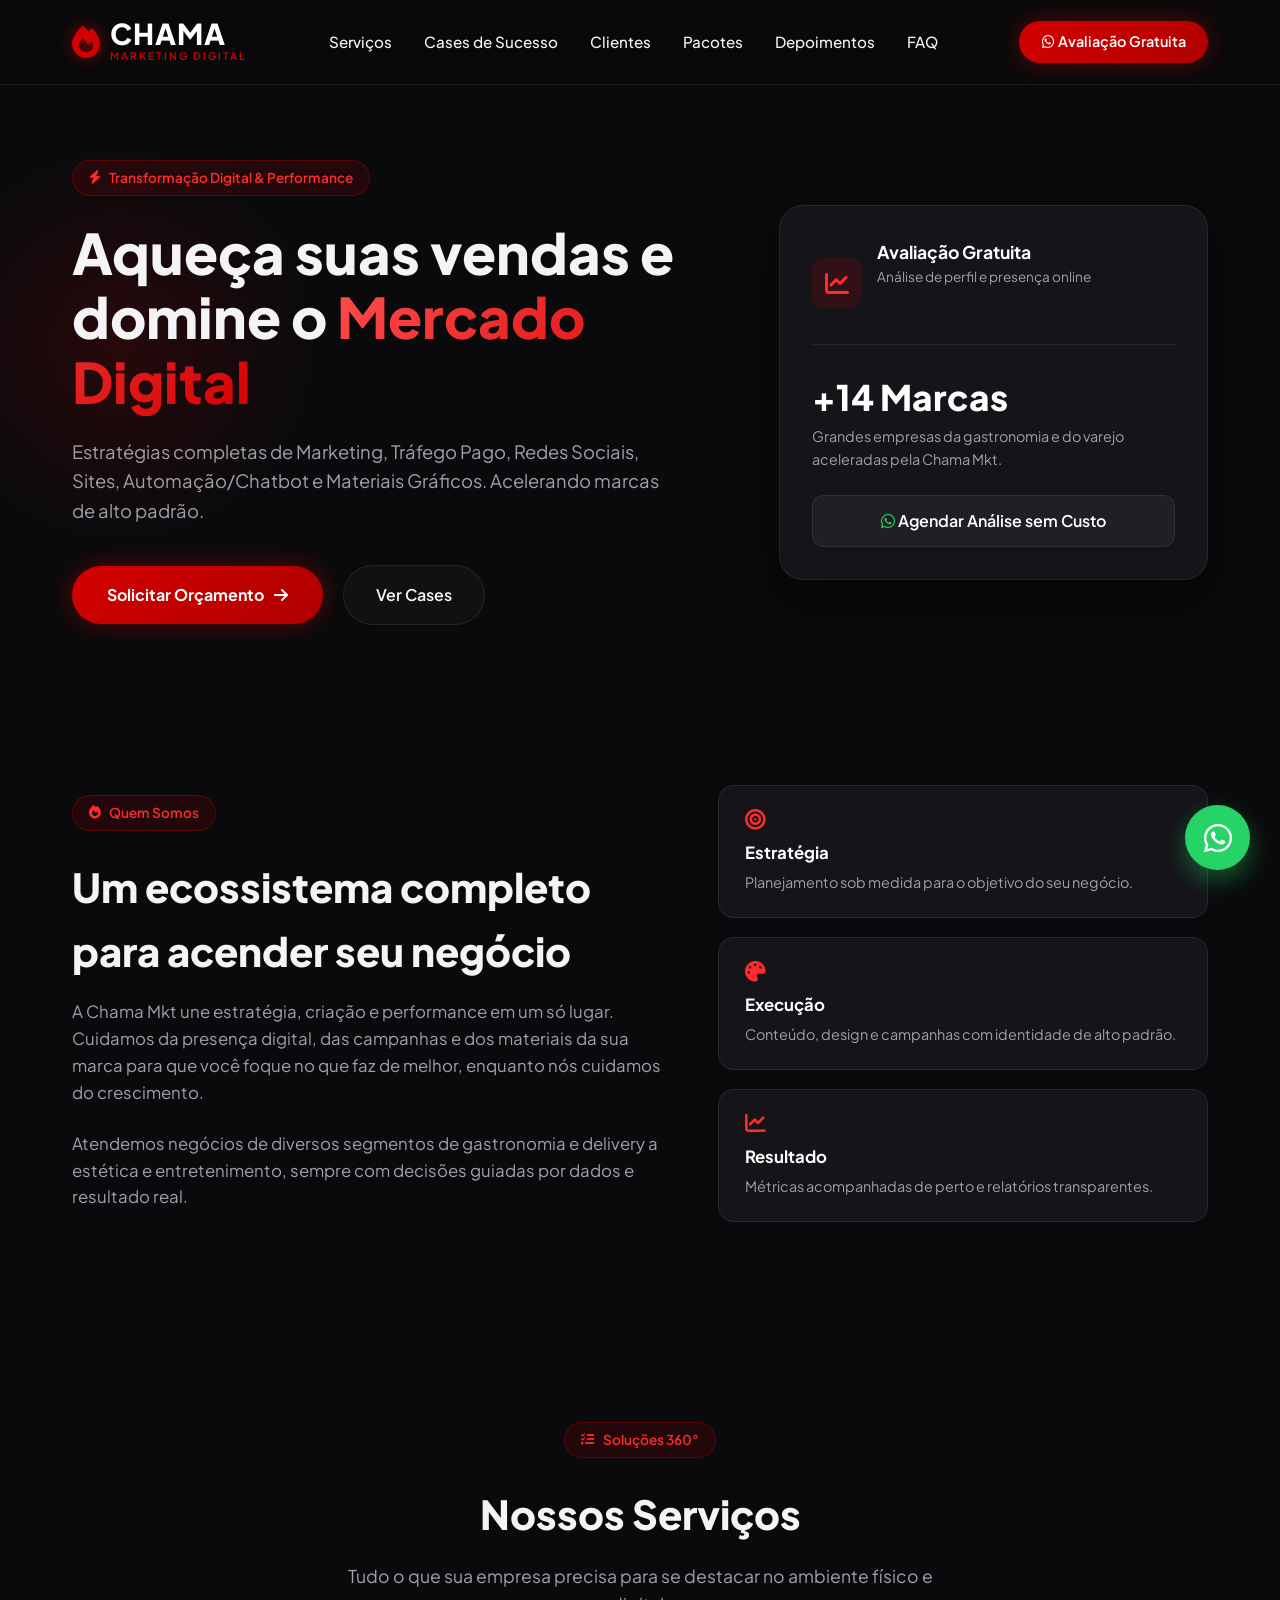
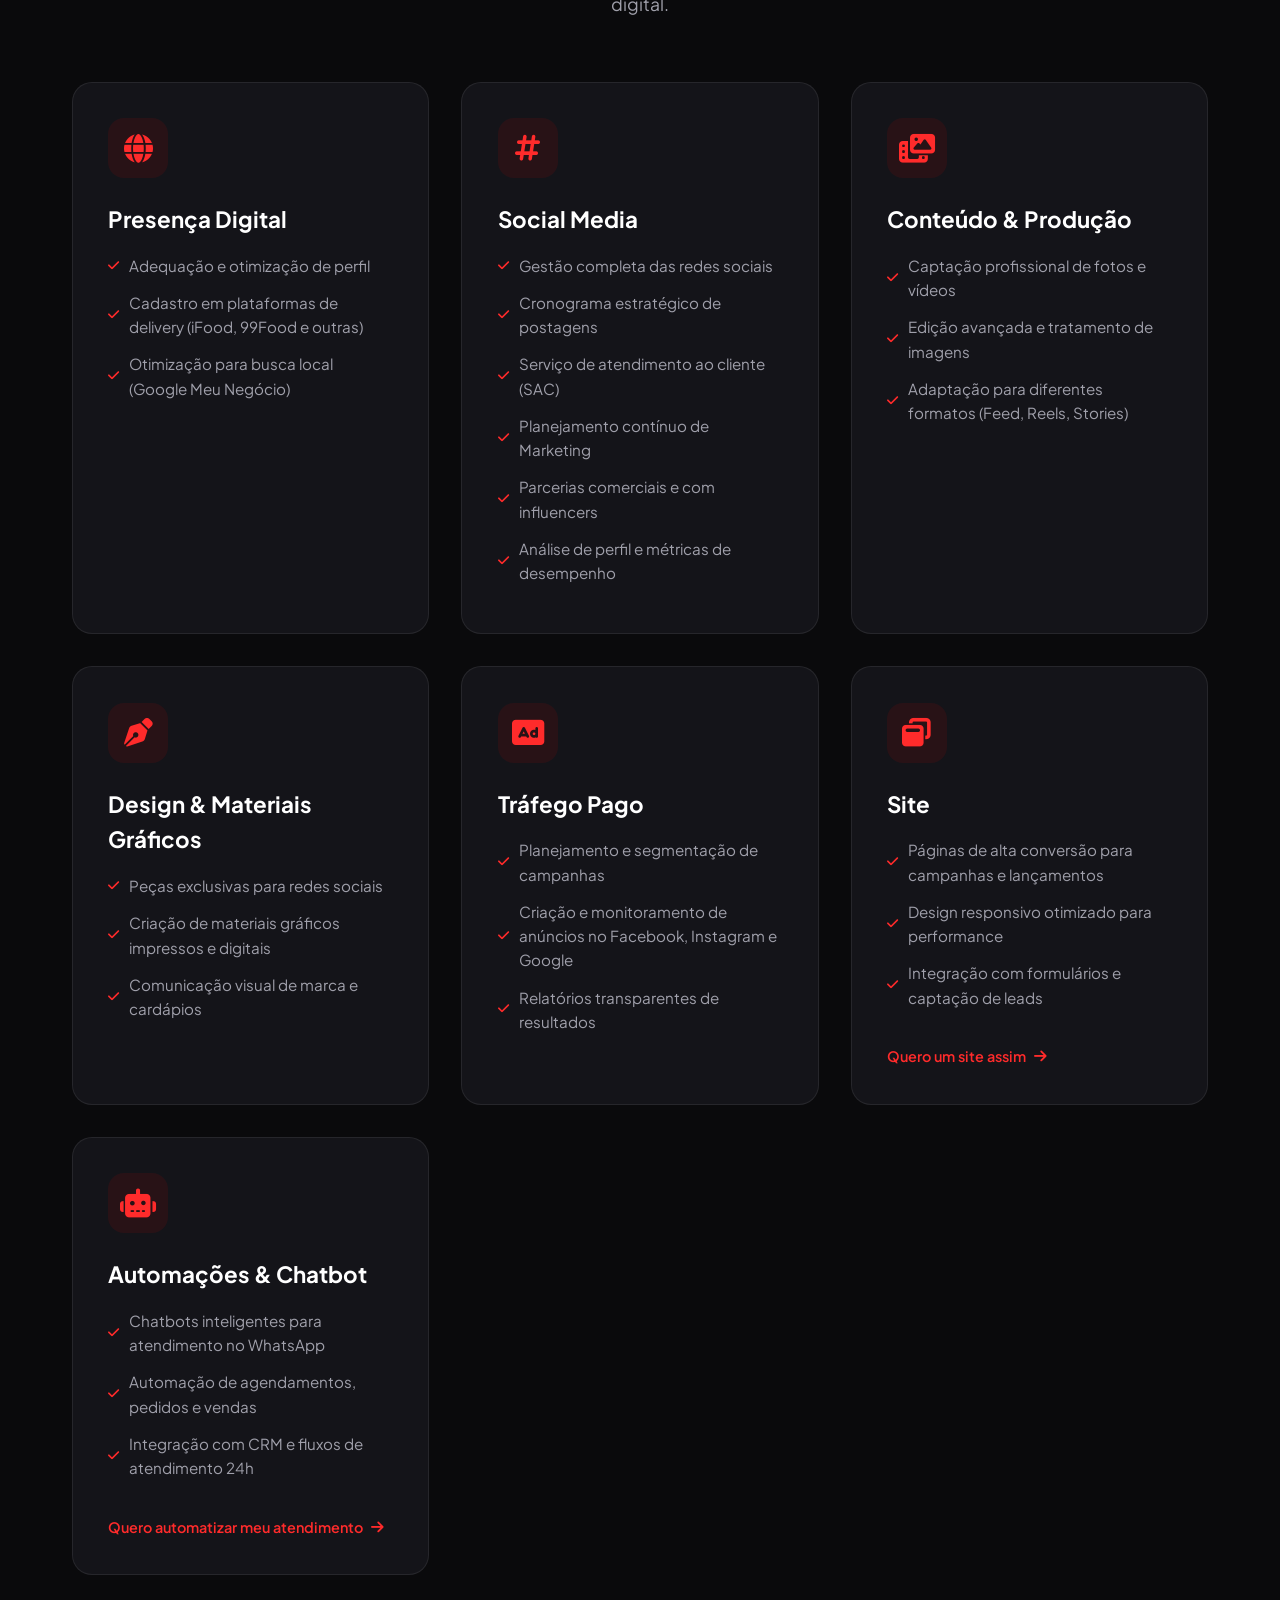
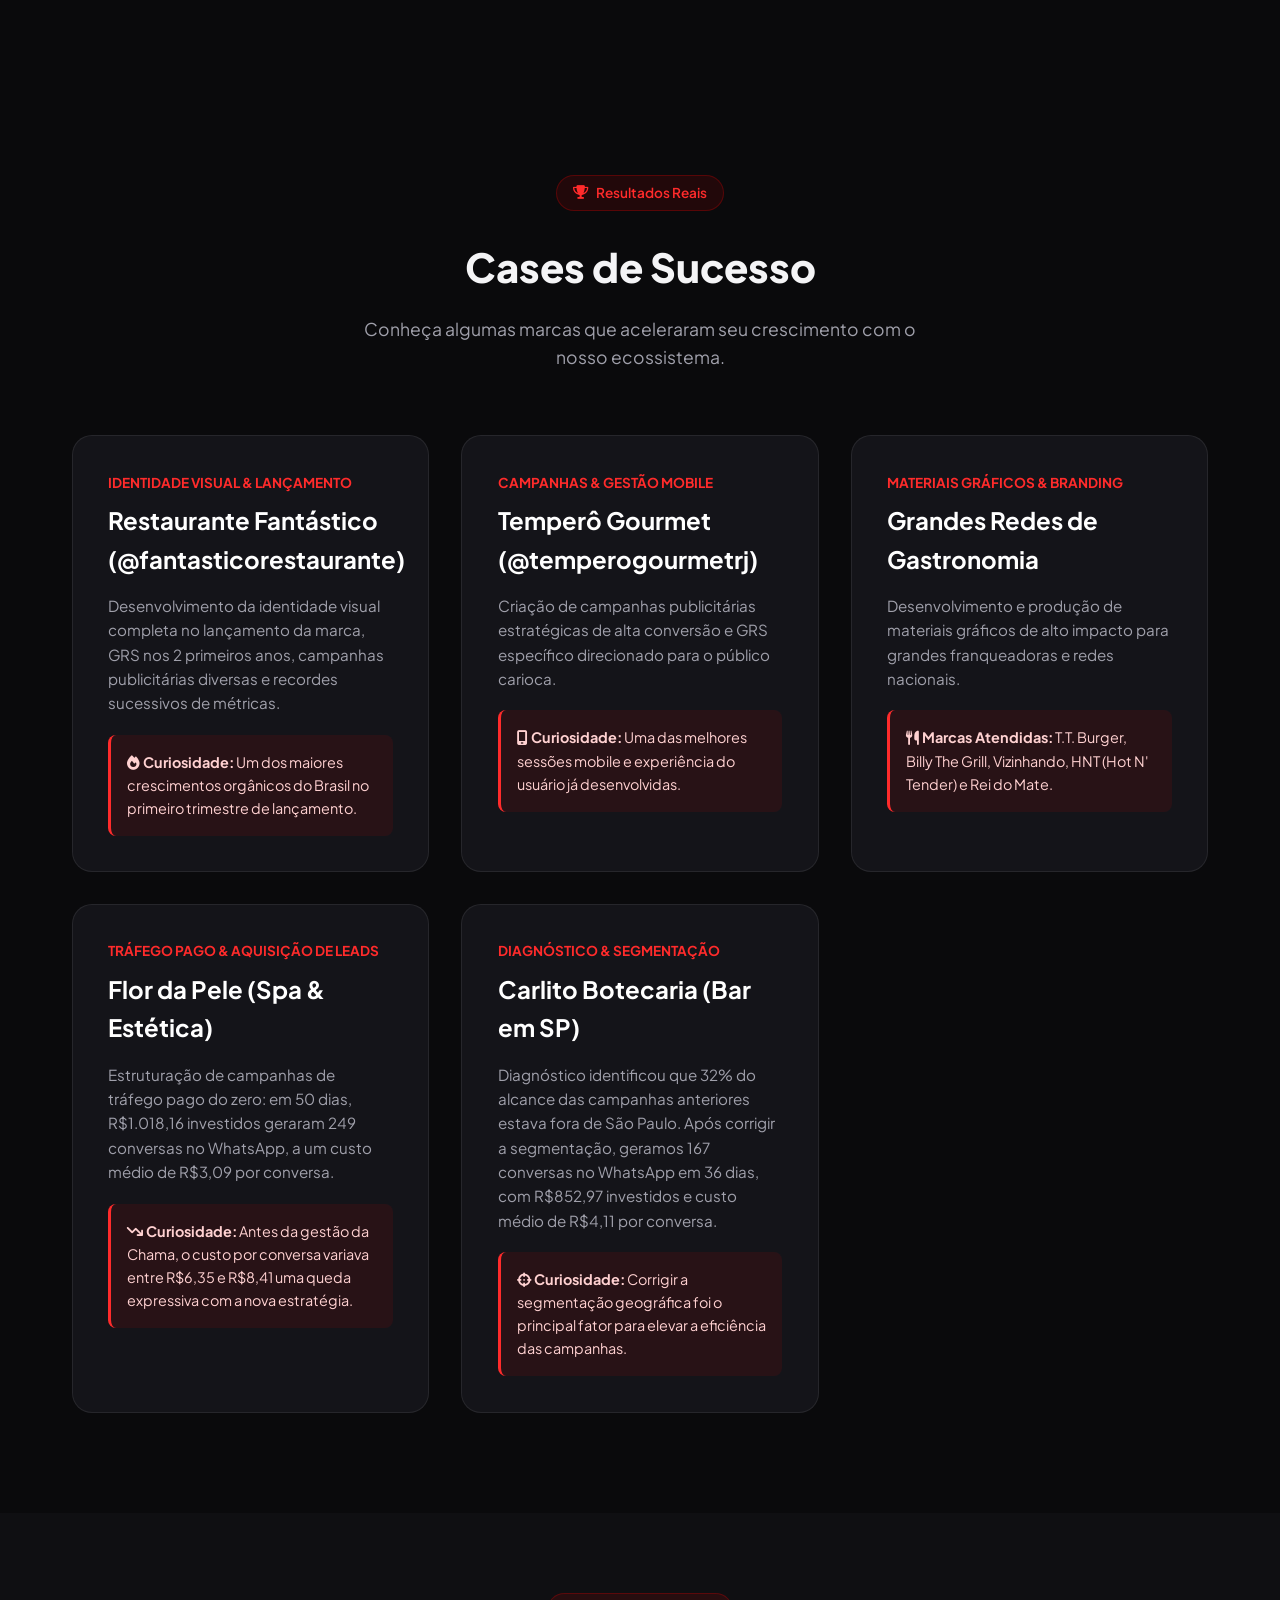
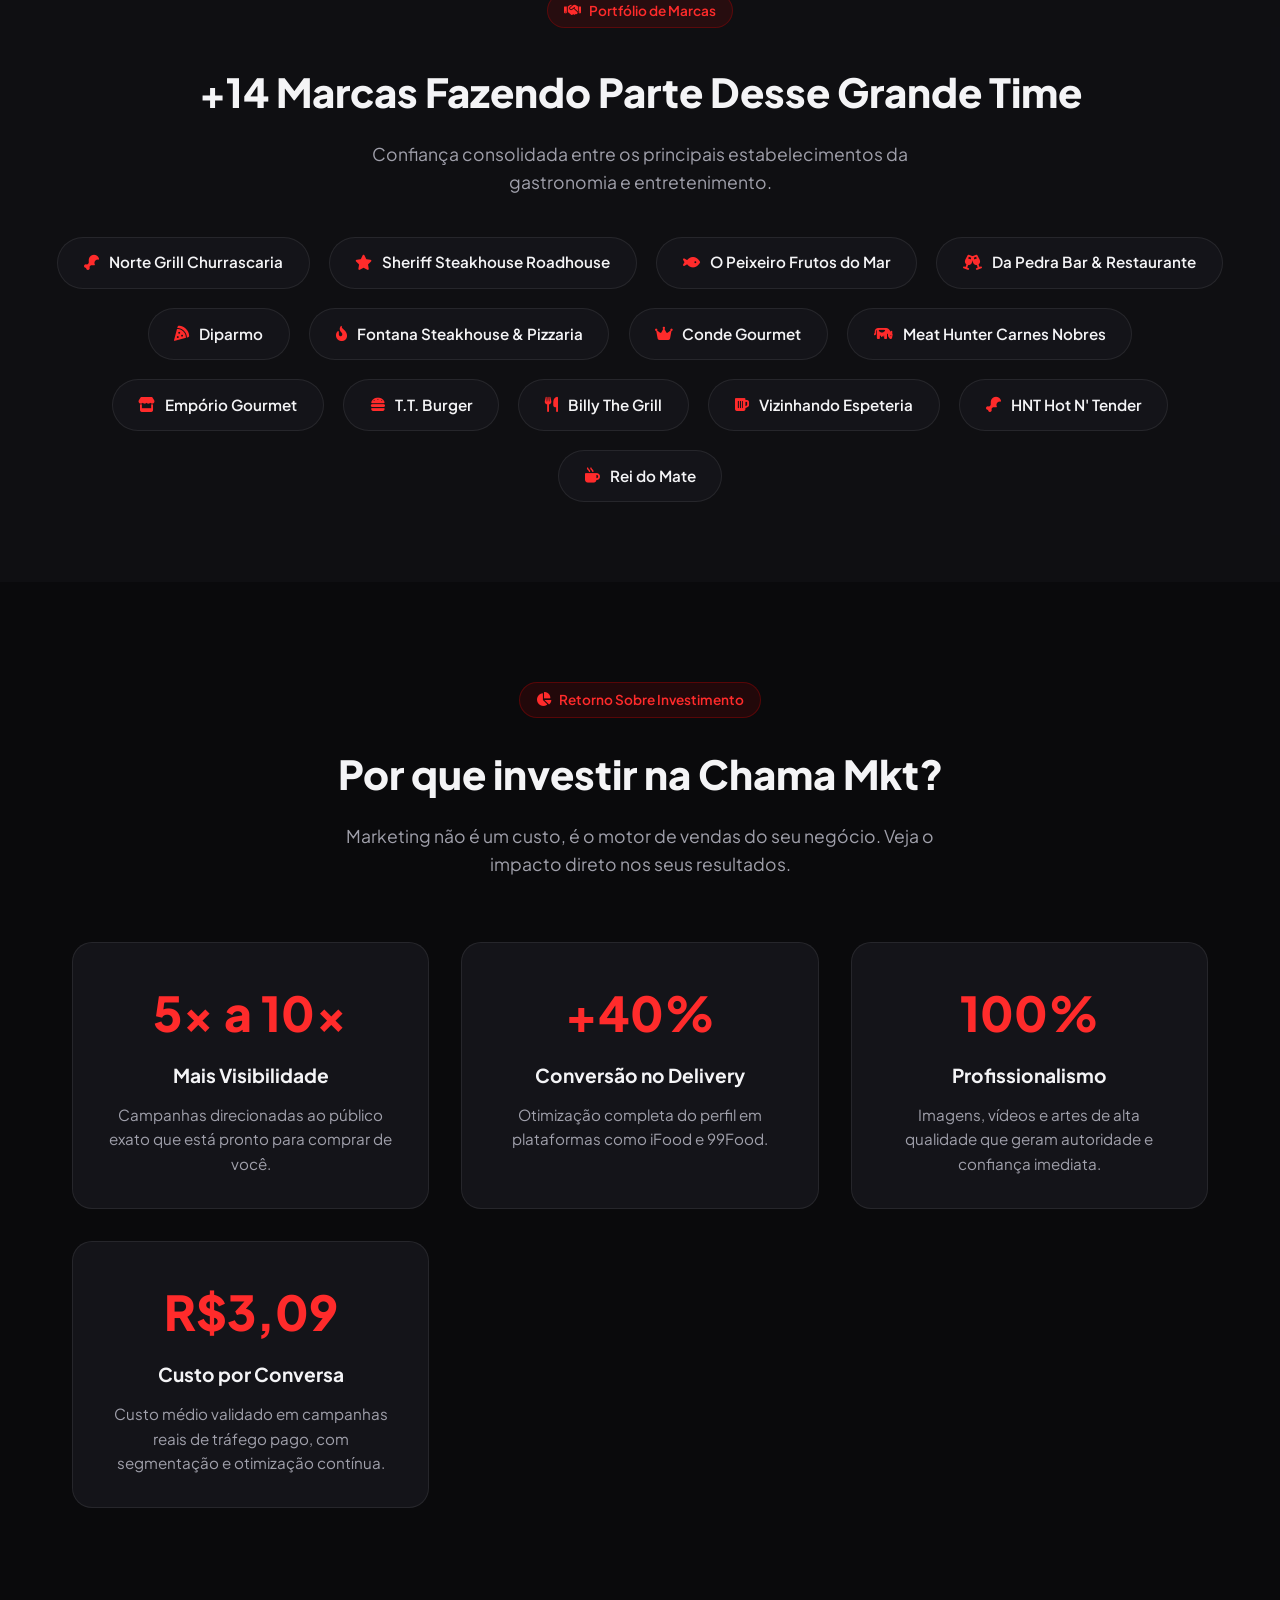
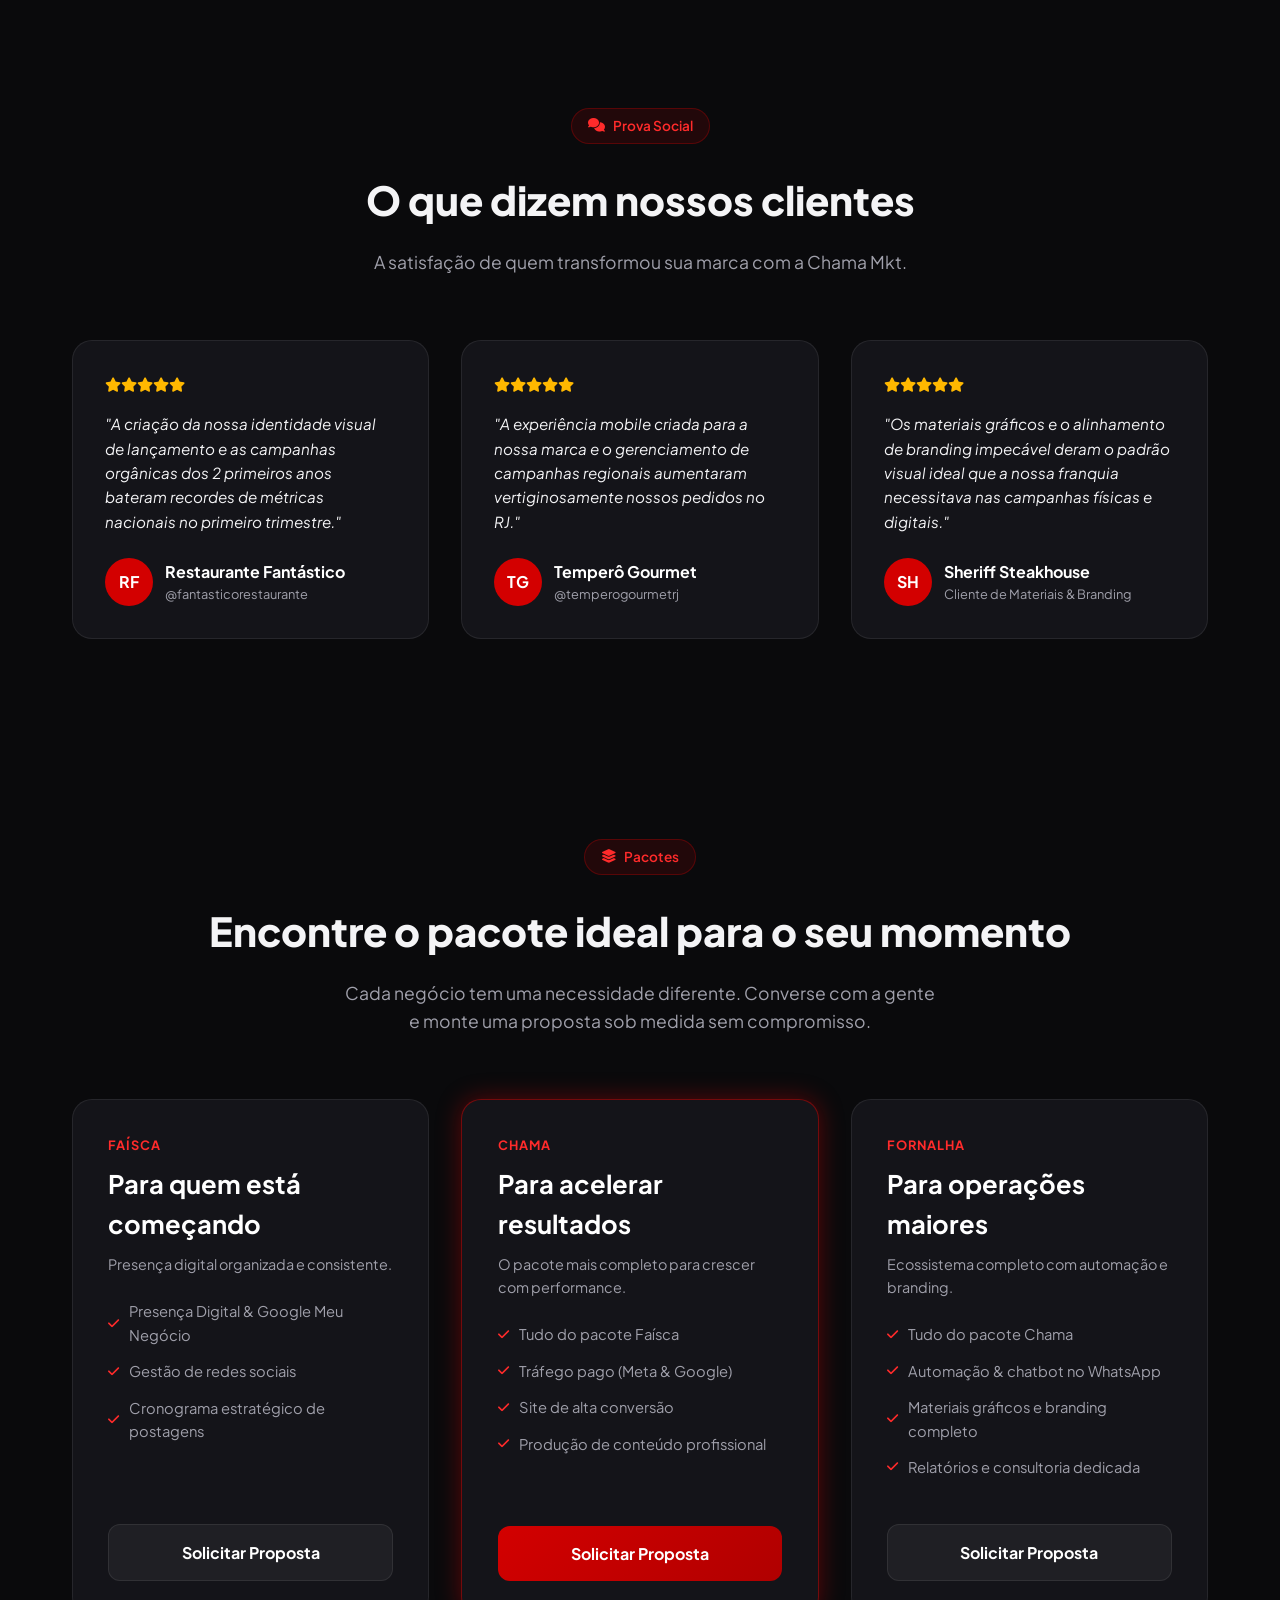
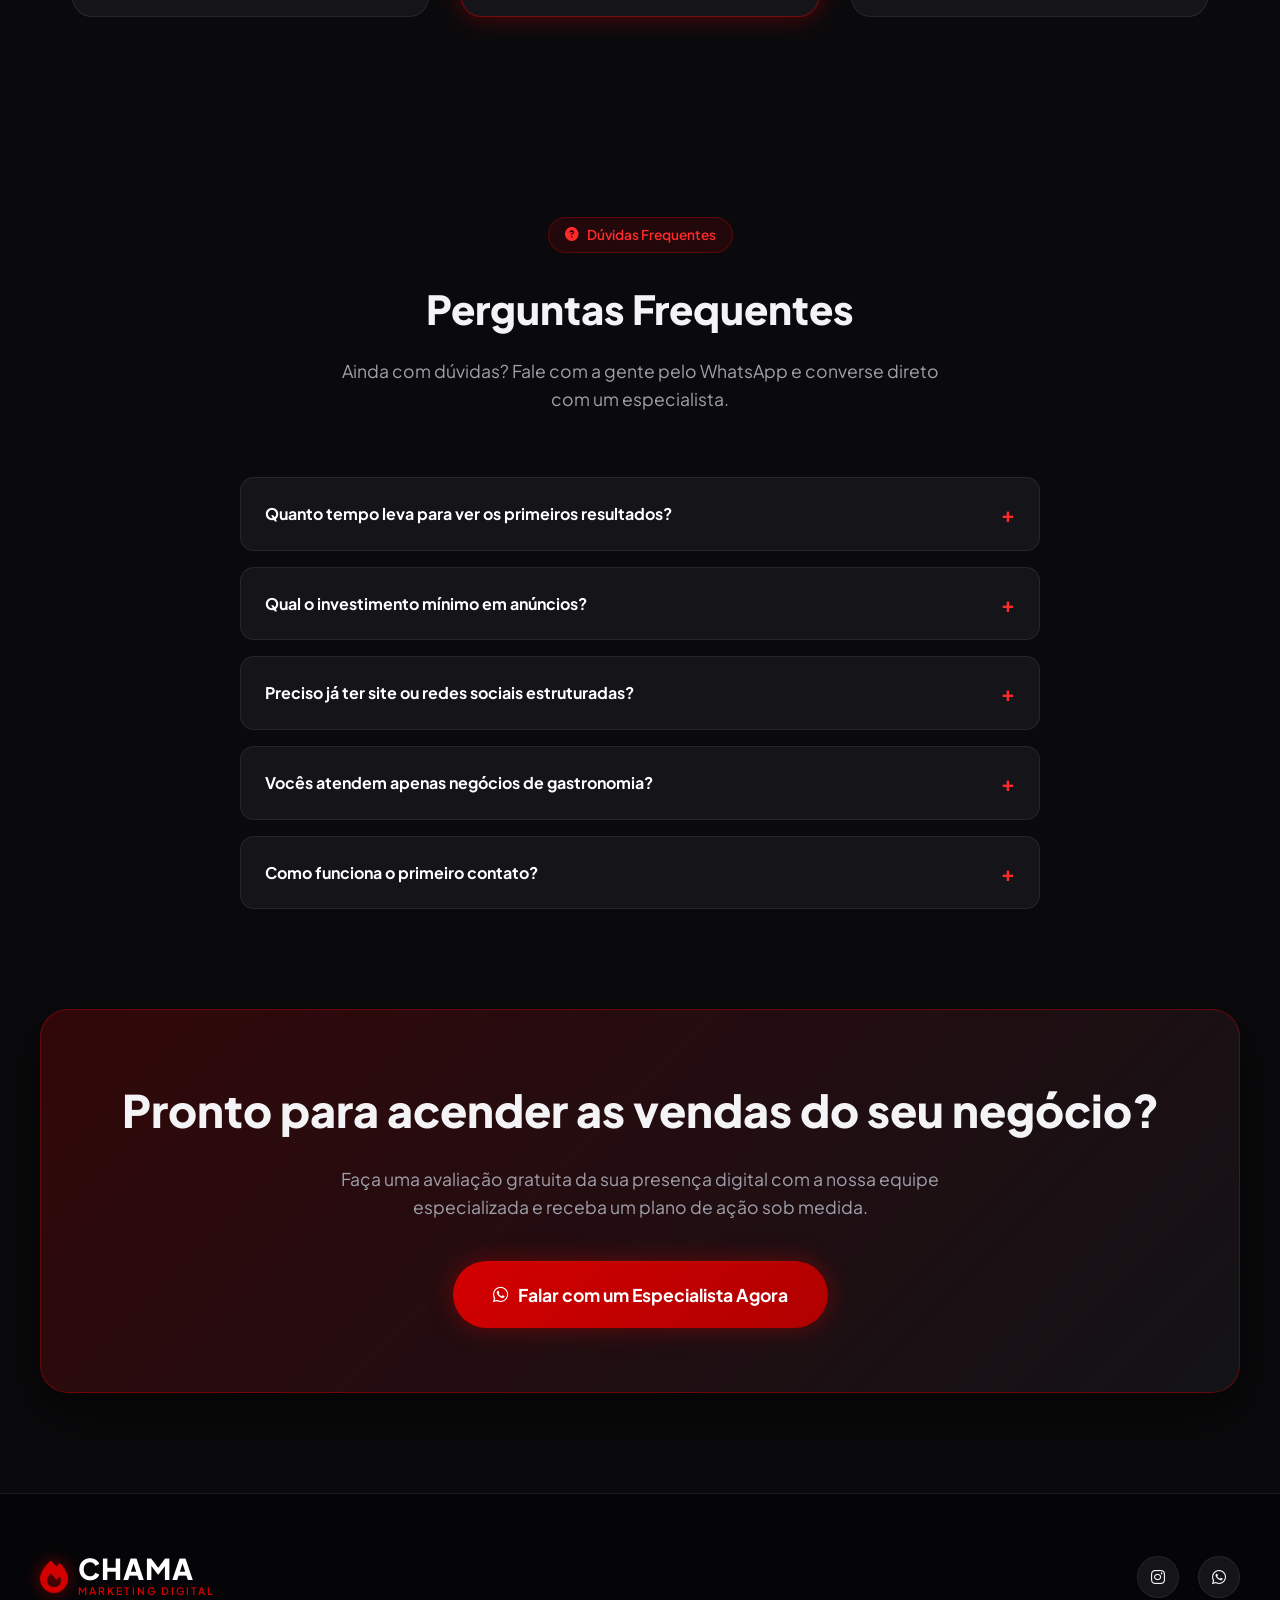
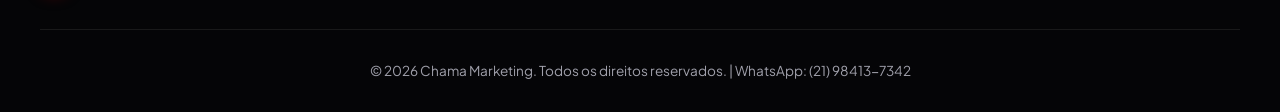
==== commit 27da8e4e: "Melhorias de disgn e adição de informações reais" ====
--- a/index.html
+++ b/index.html
@@ -3,733 +3,73 @@
 <head>
     <meta charset="UTF-8">
     <meta name="viewport" content="width=device-width, initial-scale=1.0">
-    <title>CHAMA - Marketing e Coworking | Soluções de Alto Impacto</title>
+    <title>CHAMA Marketing | Soluções de Alto Impacto em Marketing Digital</title>
+    <meta name="description" content="Marketing de performance, tráfego pago, social media, sites e automação/chatbot. A Chama Mkt acelera marcas de gastronomia, varejo e outros segmentos com estratégias de alto impacto.">
+
+    <!-- Open Graph / Social Sharing -->
+    <meta property="og:type" content="website">
+    <meta property="og:title" content="CHAMA Marketing | Soluções de Alto Impacto em Marketing Digital">
+    <meta property="og:description" content="Marketing de performance, tráfego pago, social media, sites e automação/chatbot. Aceleramos marcas de alto padrão.">
+    <meta property="og:image" content="favicon.svg">
+    <meta property="og:locale" content="pt_BR">
+    <meta name="twitter:card" content="summary">
+    <meta name="twitter:title" content="CHAMA Marketing | Soluções de Alto Impacto em Marketing Digital">
+    <meta name="twitter:description" content="Marketing de performance, tráfego pago, social media, sites e automação/chatbot. Aceleramos marcas de alto padrão.">
+
+    <!-- Favicon -->
+    <link rel="icon" type="image/svg+xml" href="favicon.svg">
+
     <!-- Google Fonts & Font Awesome Icons -->
     <link rel="preconnect" href="https://fonts.googleapis.com">
     <link rel="preconnect" href="https://fonts.gstatic.com" crossorigin>
     <link href="https://fonts.googleapis.com/css2?family=Plus+Jakarta+Sans:wght@300;400;600;700;800&display=swap" rel="stylesheet">
     <link rel="stylesheet" href="https://cdnjs.cloudflare.com/ajax/libs/font-awesome/6.4.0/css/all.min.css">
-
-    <style>
-        :root {
-            --primary: #D30000;
-            --primary-hover: #B00000;
-            --primary-light: #FF2B2B;
-            --bg-dark: #0A0A0C;
-            --bg-card: #141419;
-            --bg-card-hover: #1E1E26;
-            --text-main: #F4F4F6;
-            --text-muted: #A0A0AB;
-            --accent-gold: #FFB800;
-            --whatsapp-green: #25D366;
-            --whatsapp-hover: #20BA5A;
-            --border-color: rgba(255, 255, 255, 0.08);
-            --glow: 0 0 25px rgba(211, 0, 0, 0.4);
+    <link rel="stylesheet" href="styles.css">
+
+    <!-- Structured Data -->
+    <script type="application/ld+json">
+    {
+        "@context": "https://schema.org",
+        "@type": "Organization",
+        "name": "Chama Marketing",
+        "url": "https://chamamkt.com.br",
+        "logo": "favicon.svg",
+        "telephone": "+5521984137342",
+        "sameAs": [
+            "https://instagram.com/chama.mkt"
+        ],
+        "contactPoint": {
+            "@type": "ContactPoint",
+            "telephone": "+5521984137342",
+            "contactType": "customer service",
+            "areaServed": "BR",
+            "availableLanguage": "Portuguese"
         }
-
-        * {
-            margin: 0;
-            padding: 0;
-            box-sizing: border-box;
-            font-family: 'Plus Jakarta Sans', sans-serif;
-            scroll-behavior: smooth;
-        }
-
-        body {
-            background-color: var(--bg-dark);
-            color: var(--text-main);
-            line-height: 1.6;
-            overflow-x: hidden;
-        }
-
-        /* Header / Navbar */
-        header {
-            position: fixed;
-            top: 0;
-            width: 100%;
-            z-index: 1000;
-            background: rgba(10, 10, 12, 0.85);
-            backdrop-filter: blur(12px);
-            border-bottom: 1px solid var(--border-color);
-            transition: all 0.3s ease;
-        }
-
-        .nav-container {
-            max-width: 1200px;
-            margin: 0 auto;
-            display: flex;
-            justify-content: space-between;
-            align-items: center;
-            padding: 1.2rem 2rem;
-        }
-
-        .logo {
-            display: flex;
-            align-items: center;
-            gap: 10px;
-            text-decoration: none;
-        }
-
-        .logo-icon {
-            color: var(--primary);
-            font-size: 2rem;
-            filter: drop-shadow(0 0 8px rgba(211,0,0,0.6));
-        }
-
-        .logo-text {
-            display: flex;
-            flex-direction: column;
-        }
-
-        .logo-title {
-            font-size: 1.8rem;
-            font-weight: 800;
-            color: #FFFFFF;
-            letter-spacing: 1px;
-            line-height: 1;
-        }
-
-        .logo-subtitle {
-            font-size: 0.65rem;
-            color: var(--primary);
-            text-transform: uppercase;
-            letter-spacing: 2px;
-            font-weight: 600;
-        }
-
-        .nav-links {
-            display: flex;
-            gap: 2rem;
-            list-style: none;
-        }
-
-        .nav-links a {
-            color: var(--text-main);
-            text-decoration: none;
-            font-weight: 500;
-            font-size: 0.95rem;
-            transition: color 0.3s ease;
-        }
-
-        .nav-links a:hover {
-            color: var(--primary-light);
-        }
-
-        .btn-header {
-            background: linear-gradient(135deg, var(--primary), var(--primary-hover));
-            color: white;
-            padding: 0.6rem 1.4rem;
-            border-radius: 50px;
-            text-decoration: none;
-            font-weight: 600;
-            font-size: 0.9rem;
-            box-shadow: var(--glow);
-            transition: all 0.3s ease;
-        }
-
-        .btn-header:hover {
-            transform: translateY(-2px);
-            box-shadow: 0 0 35px rgba(211, 0, 0, 0.6);
-        }
-
-        /* Hero Section */
-        .hero {
-            padding: 160px 2rem 100px;
-            max-width: 1200px;
-            margin: 0 auto;
-            display: grid;
-            grid-template-columns: 1.2fr 0.8fr;
-            gap: 4rem;
-            align-items: center;
-            position: relative;
-        }
-
-        .hero::before {
-            content: '';
-            position: absolute;
-            top: 20%;
-            left: -10%;
-            width: 400px;
-            height: 400px;
-            background: radial-gradient(circle, rgba(211,0,0,0.15) 0%, rgba(0,0,0,0) 70%);
-            z-index: -1;
-        }
-
-        .badge {
-            display: inline-flex;
-            align-items: center;
-            gap: 8px;
-            background: rgba(211, 0, 0, 0.12);
-            border: 1px solid rgba(211, 0, 0, 0.3);
-            color: var(--primary-light);
-            padding: 6px 16px;
-            border-radius: 30px;
-            font-size: 0.85rem;
-            font-weight: 600;
-            margin-bottom: 1.5rem;
-        }
-
-        .hero h1 {
-            font-size: 3.5rem;
-            line-height: 1.15;
-            font-weight: 800;
-            margin-bottom: 1.5rem;
-        }
-
-        .hero h1 span {
-            color: var(--primary-light);
-            background: linear-gradient(135deg, #FF4D4D, var(--primary));
-            -webkit-background-clip: text;
-            -webkit-text-fill-color: transparent;
-        }
-
-        .hero p {
-            font-size: 1.15rem;
-            color: var(--text-muted);
-            margin-bottom: 2.5rem;
-            max-width: 600px;
-        }
-
-        .hero-cta {
-            display: flex;
-            gap: 1.2rem;
-            align-items: center;
-        }
-
-        .btn-primary {
-            background: linear-gradient(135deg, var(--primary), var(--primary-hover));
-            color: white;
-            padding: 1rem 2.2rem;
-            border-radius: 50px;
-            text-decoration: none;
-            font-weight: 700;
-            font-size: 1rem;
-            display: inline-flex;
-            align-items: center;
-            gap: 10px;
-            box-shadow: var(--glow);
-            transition: all 0.3s ease;
-        }
-
-        .btn-primary:hover {
-            transform: translateY(-3px);
-            box-shadow: 0 0 35px rgba(211, 0, 0, 0.7);
-        }
-
-        .btn-secondary {
-            border: 1px solid var(--border-color);
-            background: rgba(255, 255, 255, 0.03);
-            color: var(--text-main);
-            padding: 1rem 2rem;
-            border-radius: 50px;
-            text-decoration: none;
-            font-weight: 600;
-            font-size: 1rem;
-            transition: all 0.3s ease;
-        }
-
-        .btn-secondary:hover {
-            background: rgba(255, 255, 255, 0.08);
-            border-color: rgba(255, 255, 255, 0.2);
-        }
-
-        .hero-card {
-            background: var(--bg-card);
-            border: 1px solid var(--border-color);
-            border-radius: 24px;
-            padding: 2rem;
-            position: relative;
-            box-shadow: 0 20px 40px rgba(0,0,0,0.5);
-        }
-
-        .hero-card-header {
-            display: flex;
-            align-items: center;
-            gap: 15px;
-            margin-bottom: 1.5rem;
-            padding-bottom: 1rem;
-            border-bottom: 1px solid var(--border-color);
-        }
-
-        .hero-card-icon {
-            width: 50px;
-            height: 50px;
-            background: rgba(211, 0, 0, 0.15);
-            border-radius: 12px;
-            display: flex;
-            align-items: center;
-            justify-content: center;
-            color: var(--primary-light);
-            font-size: 1.5rem;
-        }
-
-        .hero-stat {
-            font-size: 2.2rem;
-            font-weight: 800;
-            color: #FFF;
-        }
-
-        .hero-stat-desc {
-            color: var(--text-muted);
-            font-size: 0.9rem;
-        }
-
-        /* Services Section */
-        .services {
-            padding: 100px 2rem;
-            max-width: 1200px;
-            margin: 0 auto;
-        }
-
-        .section-header {
-            text-align: center;
-            margin-bottom: 4rem;
-        }
-
-        .section-title {
-            font-size: 2.5rem;
-            font-weight: 800;
-            margin-bottom: 1rem;
-        }
-
-        .section-subtitle {
-            color: var(--text-muted);
-            font-size: 1.1rem;
-            max-width: 600px;
-            margin: 0 auto;
-        }
-
-        .services-grid {
-            display: grid;
-            grid-template-columns: repeat(auto-fit, minmax(350px, 1fr));
-            gap: 2rem;
-        }
-
-        .service-card {
-            background: var(--bg-card);
-            border: 1px solid var(--border-color);
-            border-radius: 20px;
-            padding: 2.2rem;
-            transition: all 0.3s ease;
-            position: relative;
-            overflow: hidden;
-        }
-
-        .service-card:hover {
-            transform: translateY(-8px);
-            background: var(--bg-card-hover);
-            border-color: rgba(211, 0, 0, 0.4);
-            box-shadow: 0 15px 30px rgba(0,0,0,0.4);
-        }
-
-        .service-card::before {
-            content: '';
-            position: absolute;
-            top: 0;
-            left: 0;
-            width: 4px;
-            height: 100%;
-            background: var(--primary);
-            opacity: 0;
-            transition: opacity 0.3s ease;
-        }
-
-        .service-card:hover::before {
-            opacity: 1;
-        }
-
-        .service-icon {
-            width: 60px;
-            height: 60px;
-            background: rgba(211, 0, 0, 0.1);
-            border-radius: 16px;
-            display: flex;
-            align-items: center;
-            justify-content: center;
-            color: var(--primary-light);
-            font-size: 1.8rem;
-            margin-bottom: 1.5rem;
-        }
-
-        .service-card h3 {
-            font-size: 1.4rem;
-            margin-bottom: 1rem;
-            color: #FFF;
-        }
-
-        .service-card ul {
-            list-style: none;
-        }
-
-        .service-card ul li {
-            color: var(--text-muted);
-            margin-bottom: 0.8rem;
-            display: flex;
-            align-items: center;
-            gap: 10px;
-            font-size: 0.95rem;
-        }
-
-        .service-card ul li i {
-            color: var(--primary-light);
-            font-size: 0.8rem;
-        }
-
-        /* Cases & Portfolio Section */
-        .cases-section {
-            padding: 100px 2rem;
-            max-width: 1200px;
-            margin: 0 auto;
-        }
-
-        .cases-grid {
-            display: grid;
-            grid-template-columns: repeat(auto-fit, minmax(350px, 1fr));
-            gap: 2rem;
-        }
-
-        .case-card {
-            background: var(--bg-card);
-            border: 1px solid var(--border-color);
-            border-radius: 20px;
-            padding: 2.2rem;
-            transition: all 0.3s ease;
-        }
-
-        .case-card:hover {
-            border-color: rgba(211, 0, 0, 0.4);
-            transform: translateY(-5px);
-        }
-
-        .case-tag {
-            color: var(--primary-light);
-            font-size: 0.85rem;
-            font-weight: 700;
-            text-transform: uppercase;
-            margin-bottom: 0.5rem;
-        }
-
-        .case-card h3 {
-            font-size: 1.5rem;
-            color: #FFF;
-            margin-bottom: 1rem;
-        }
-
-        .case-card p {
-            color: var(--text-muted);
-            font-size: 0.95rem;
-            margin-bottom: 1.2rem;
-        }
-
-        .curiosity-box {
-            background: rgba(211, 0, 0, 0.1);
-            border-left: 3px solid var(--primary-light);
-            padding: 1rem;
-            border-radius: 8px;
-            color: #FFD1D1;
-            font-size: 0.9rem;
-        }
-
-        /* Clients Section */
-        .clients-section {
-            background: rgba(20, 20, 25, 0.5);
-            border-y: 1px solid var(--border-color);
-            padding: 80px 2rem;
-        }
-
-        .clients-container {
-            max-width: 1200px;
-            margin: 0 auto;
-            text-align: center;
-        }
-
-        .clients-tags {
-            display: flex;
-            flex-wrap: wrap;
-            justify-content: center;
-            gap: 1.2rem;
-            margin-top: 2.5rem;
-        }
-
-        .client-pill {
-            background: var(--bg-card);
-            border: 1px solid var(--border-color);
-            padding: 0.8rem 1.6rem;
-            border-radius: 50px;
-            font-weight: 600;
-            color: var(--text-main);
-            font-size: 0.95rem;
-            transition: all 0.3s ease;
-            display: flex;
-            align-items: center;
-            gap: 10px;
-        }
-
-        .client-pill:hover {
-            border-color: var(--primary-light);
-            color: #FFF;
-            transform: translateY(-3px);
-            box-shadow: 0 5px 15px rgba(211, 0, 0, 0.2);
-        }
-
-        .client-pill i {
-            color: var(--primary-light);
-        }
-
-        /* ROI Section */
-        .roi-section {
-            padding: 100px 2rem;
-            max-width: 1200px;
-            margin: 0 auto;
-        }
-
-        .roi-grid {
-            display: grid;
-            grid-template-columns: repeat(auto-fit, minmax(280px, 1fr));
-            gap: 2rem;
-            margin-top: 3rem;
-        }
-
-        .roi-card {
-            background: var(--bg-card);
-            border: 1px solid var(--border-color);
-            border-radius: 20px;
-            padding: 2rem;
-            text-align: center;
-        }
-
-        .roi-number {
-            font-size: 3rem;
-            font-weight: 800;
-            color: var(--primary-light);
-            margin-bottom: 0.5rem;
-        }
-
-        .roi-title {
-            font-size: 1.2rem;
-            font-weight: 700;
-            margin-bottom: 0.8rem;
-        }
-
-        .roi-desc {
-            color: var(--text-muted);
-            font-size: 0.95rem;
-        }
-
-        /* Testimonials / Feedbacks */
-        .testimonials {
-            padding: 100px 2rem;
-            max-width: 1200px;
-            margin: 0 auto;
-        }
-
-        .testimonials-grid {
-            display: grid;
-            grid-template-columns: repeat(auto-fit, minmax(320px, 1fr));
-            gap: 2rem;
-        }
-
-        .testimonial-card {
-            background: var(--bg-card);
-            border: 1px solid var(--border-color);
-            border-radius: 20px;
-            padding: 2rem;
-            display: flex;
-            flex-direction: column;
-            justify-content: space-between;
-        }
-
-        .stars {
-            color: var(--accent-gold);
-            margin-bottom: 1rem;
-            font-size: 0.9rem;
-        }
-
-        .testimonial-text {
-            color: var(--text-main);
-            font-style: italic;
-            margin-bottom: 1.5rem;
-            font-size: 0.95rem;
-        }
-
-        .client-info {
-            display: flex;
-            align-items: center;
-            gap: 12px;
-        }
-
-        .client-avatar {
-            width: 48px;
-            height: 48px;
-            border-radius: 50%;
-            background: var(--primary);
-            display: flex;
-            align-items: center;
-            justify-content: center;
-            font-weight: 700;
-            color: white;
-        }
-
-        .client-details h4 {
-            font-size: 1rem;
-            color: #FFF;
-        }
-
-        .client-details p {
-            font-size: 0.8rem;
-            color: var(--text-muted);
-        }
-
-        /* CTA Banner */
-        .cta-banner {
-            max-width: 1200px;
-            margin: 0 auto 100px;
-            background: linear-gradient(135deg, rgba(211, 0, 0, 0.2), rgba(20, 20, 25, 0.9));
-            border: 1px solid rgba(211, 0, 0, 0.4);
-            border-radius: 28px;
-            padding: 4rem 2rem;
-            text-align: center;
-            box-shadow: 0 20px 50px rgba(0,0,0,0.6);
-        }
-
-        .cta-banner h2 {
-            font-size: 2.8rem;
-            font-weight: 800;
-            margin-bottom: 1.2rem;
-        }
-
-        .cta-banner p {
-            color: var(--text-muted);
-            font-size: 1.1rem;
-            max-width: 650px;
-            margin: 0 auto 2.5rem;
-        }
-
-        /* Footer */
-        footer {
-            background: #050507;
-            border-top: 1px solid var(--border-color);
-            padding: 60px 2rem 30px;
-        }
-
-        .footer-container {
-            max-width: 1200px;
-            margin: 0 auto;
-            display: flex;
-            justify-content: space-between;
-            align-items: center;
-            flex-wrap: wrap;
-            gap: 2rem;
-            padding-bottom: 30px;
-            border-bottom: 1px solid var(--border-color);
-        }
-
-        .social-links {
-            display: flex;
-            gap: 1.2rem;
-        }
-
-        .social-icon {
-            width: 42px;
-            height: 42px;
-            border-radius: 50%;
-            background: var(--bg-card);
-            border: 1px solid var(--border-color);
-            display: flex;
-            align-items: center;
-            justify-content: center;
-            color: var(--text-main);
-            text-decoration: none;
-            transition: all 0.3s ease;
-        }
-
-        .social-icon:hover {
-            background: var(--primary);
-            color: white;
-            transform: translateY(-3px);
-        }
-
-        .copyright {
-            text-align: center;
-            padding-top: 30px;
-            color: var(--text-muted);
-            font-size: 0.85rem;
-        }
-
-        /* Floating WhatsApp Button */
-        .whatsapp-float {
-            position: fixed;
-            bottom: 30px;
-            right: 30px;
-            background-color: var(--whatsapp-green);
-            color: #FFF;
-            width: 65px;
-            height: 65px;
-            border-radius: 50px;
-            display: flex;
-            align-items: center;
-            justify-content: center;
-            font-size: 32px;
-            box-shadow: 0 10px 25px rgba(37, 211, 102, 0.4);
-            z-index: 9999;
-            text-decoration: none;
-            transition: all 0.3s ease;
-            animation: pulse 2s infinite;
-        }
-
-        .whatsapp-float:hover {
-            background-color: var(--whatsapp-hover);
-            transform: scale(1.1);
-            box-shadow: 0 15px 30px rgba(37, 211, 102, 0.6);
-        }
-
-        @keyframes pulse {
-            0% {
-                box-shadow: 0 0 0 0 rgba(37, 211, 102, 0.7);
-            }
-            70% {
-                box-shadow: 0 0 0 18px rgba(37, 211, 102, 0);
-            }
-            100% {
-                box-shadow: 0 0 0 0 rgba(37, 211, 102, 0);
-            }
-        }
-
-        /* Responsive */
-        @media (max-width: 992px) {
-            .hero {
-                grid-template-columns: 1fr;
-                padding-top: 130px;
-                text-align: center;
-            }
-            .hero p {
-                margin: 0 auto 2rem;
-            }
-            .hero-cta {
-                justify-content: center;
-            }
-            .hero h1 {
-                font-size: 2.8rem;
-            }
-            .nav-links {
-                display: none;
-            }
-        }
-
-        @media (max-width: 600px) {
-            .hero h1 {
-                font-size: 2.2rem;
-            }
-            .cta-banner h2 {
-                font-size: 2rem;
-            }
-            .services-grid, .cases-grid {
-                grid-template-columns: 1fr;
-            }
-        }
-    </style>
+    }
+    </script>
+
 </head>
 <body>
+
+    <a href="#conteudo" class="skip-link">Pular para o conteúdo</a>
+
+    <!-- Mobile Menu Overlay -->
+    <ul id="mobile-menu" class="mobile-menu" hidden>
+        <button id="mobile-menu-close" class="mobile-menu-close" aria-label="Fechar menu">
+            <i class="fa-solid fa-xmark"></i>
+        </button>
+        <li><a href="#servicos">Serviços</a></li>
+        <li><a href="#cases">Cases de Sucesso</a></li>
+        <li><a href="#clientes">Clientes</a></li>
+        <li><a href="#pacotes">Pacotes</a></li>
+        <li><a href="#feedbacks">Depoimentos</a></li>
+        <li><a href="#faq">FAQ</a></li>
+        <li>
+            <a href="#" data-wa-msg="Olá! Gostaria de fazer uma avaliação gratuita do meu negócio." target="_blank" style="color: var(--primary-light);">
+                <i class="fa-brands fa-whatsapp"></i> Avaliação Gratuita
+            </a>
+        </li>
+    </ul>
 
     <!-- Header / Navbar -->
     <header>
@@ -738,32 +78,36 @@
                 <i class="fa-solid fa-fire logo-icon"></i>
                 <div class="logo-text">
                     <span class="logo-title">CHAMA</span>
-                    <span class="logo-subtitle">Marketing & Coworking</span>
+                    <span class="logo-subtitle">Marketing Digital</span>
                 </div>
             </a>
             <ul class="nav-links">
                 <li><a href="#servicos">Serviços</a></li>
                 <li><a href="#cases">Cases de Sucesso</a></li>
                 <li><a href="#clientes">Clientes</a></li>
-                <li><a href="#roi">Retorno (ROI)</a></li>
+                <li><a href="#pacotes">Pacotes</a></li>
                 <li><a href="#feedbacks">Depoimentos</a></li>
+                <li><a href="#faq">FAQ</a></li>
             </ul>
-            <a href="https://wa.me/5521972489746?text=Ol%C3%A1!%20Gostaria%20de%20fazer%20uma%20avalia%C3%A7%C3%A3o%20gratuita%20do%20meu%20neg%C3%B3cio." target="_blank" class="btn-header">
+            <a href="#" data-wa-msg="Olá! Gostaria de fazer uma avaliação gratuita do meu negócio." target="_blank" class="btn-header">
                 <i class="fa-brands fa-whatsapp"></i> Avaliação Gratuita
             </a>
+            <button id="hamburger" class="hamburger" aria-label="Abrir menu" aria-expanded="false" aria-controls="mobile-menu">
+                <i class="fa-solid fa-bars"></i>
+            </button>
         </div>
     </header>
 
     <!-- Hero Section -->
-    <section class="hero">
+    <section class="hero" id="conteudo">
         <div>
             <div class="badge">
                 <i class="fa-solid fa-bolt"></i> Transformação Digital & Performance
             </div>
             <h1>Aqueça suas vendas e domine o <span>Mercado Digital</span></h1>
-            <p>Estratégias completas de Marketing, Tráfego Pago, Gestão de Redes Sociais, Materiais Gráficos e Soluções para Gastronomia e Delivery. Aceleramos marcas de alto padrão.</p>
+            <p>Estratégias completas de Marketing, Tráfego Pago, Redes Sociais, Sites, Automação/Chatbot e Materiais Gráficos. Acelerando marcas de alto padrão.</p>
             <div class="hero-cta">
-                <a href="https://wa.me/5521972489746?text=Ol%C3%A1!%20Vim%20pelo%20site%20e%20quero%20solicitar%20um%20or%C3%A7amento." target="_blank" class="btn-primary">
+                <a href="#" data-wa-msg="Olá! Vim pelo site e quero solicitar um orçamento." target="_blank" class="btn-primary">
                     Solicitar Orçamento <i class="fa-solid fa-arrow-right"></i>
                 </a>
                 <a href="#cases" class="btn-secondary">Ver Cases</a>
@@ -784,9 +128,38 @@
                 <div class="hero-stat">+14 Marcas</div>
                 <div class="hero-stat-desc">Grandes empresas da gastronomia e do varejo aceleradas pela Chama Mkt.</div>
             </div>
-            <a href="https://wa.me/5521972489746?text=Quero%20agendar%20minha%20avalia%C3%A7%C3%A3o%20gratuita!" target="_blank" style="display:block; width:100%; text-align:center; background: rgba(255,255,255,0.05); color: #FFF; padding: 12px; border-radius: 12px; text-decoration: none; font-weight: 600; border: 1px solid var(--border-color); transition: all 0.3s ease;">
+            <a href="#" data-wa-msg="Quero agendar minha avaliação gratuita!" target="_blank" style="display:block; width:100%; text-align:center; background: rgba(255,255,255,0.05); color: #FFF; padding: 12px; border-radius: 12px; text-decoration: none; font-weight: 600; border: 1px solid var(--border-color); transition: all 0.3s ease;">
                 <i class="fa-brands fa-whatsapp" style="color:var(--whatsapp-green);"></i> Agendar Análise sem Custo
             </a>
+        </div>
+    </section>
+
+    <!-- About Section -->
+    <section class="about-section" id="sobre">
+        <div class="about-grid">
+            <div>
+                <div class="badge"><i class="fa-solid fa-fire"></i> Quem Somos</div>
+                <h2 class="section-title" style="margin-bottom:1rem;">Um ecossistema completo para acender seu negócio</h2>
+                <p style="color:var(--text-muted); font-size:1.05rem; margin-bottom:1.5rem;">A Chama Mkt une estratégia, criação e performance em um só lugar. Cuidamos da presença digital, das campanhas e dos materiais da sua marca para que você foque no que faz de melhor, enquanto nós cuidamos do crescimento.</p>
+                <p style="color:var(--text-muted); font-size:1.05rem;">Atendemos negócios de diversos segmentos de gastronomia e delivery a estética e entretenimento, sempre com decisões guiadas por dados e resultado real.</p>
+            </div>
+            <div class="about-pillars">
+                <div class="about-pillar">
+                    <i class="fa-solid fa-bullseye"></i>
+                    <h4>Estratégia</h4>
+                    <p>Planejamento sob medida para o objetivo do seu negócio.</p>
+                </div>
+                <div class="about-pillar">
+                    <i class="fa-solid fa-palette"></i>
+                    <h4>Execução</h4>
+                    <p>Conteúdo, design e campanhas com identidade de alto padrão.</p>
+                </div>
+                <div class="about-pillar">
+                    <i class="fa-solid fa-chart-line"></i>
+                    <h4>Resultado</h4>
+                    <p>Métricas acompanhadas de perto e relatórios transparentes.</p>
+                </div>
+            </div>
         </div>
     </section>
 
@@ -857,14 +230,28 @@
                 </ul>
             </div>
 
-            <!-- Coworking -->
-            <div class="service-card">
-                <div class="service-icon"><i class="fa-solid fa-building-user"></i></div>
-                <h3>Espaço & Coworking</h3>
-                <ul>
-                    <li><i class="fa-solid fa-check"></i> Estrutura pronta para reuniões e gravações</li>
-                    <li><i class="fa-solid fa-check"></i> Ambiente profissional para networking e eventos</li>
-                </ul>
+            <!-- Site -->
+            <div class="service-card">
+                <div class="service-icon"><i class="fa-solid fa-window-restore"></i></div>
+                <h3>Site</h3>
+                <ul>
+                    <li><i class="fa-solid fa-check"></i> Páginas de alta conversão para campanhas e lançamentos</li>
+                    <li><i class="fa-solid fa-check"></i> Design responsivo otimizado para performance</li>
+                    <li><i class="fa-solid fa-check"></i> Integração com formulários e captação de leads</li>
+                </ul>
+                <a href="#" data-wa-msg="Olá! Vi o site e quero um site para o meu negócio." target="_blank" class="service-cta">Quero um site assim <i class="fa-solid fa-arrow-right"></i></a>
+            </div>
+
+            <!-- Automações & Chatbot -->
+            <div class="service-card">
+                <div class="service-icon"><i class="fa-solid fa-robot"></i></div>
+                <h3>Automações & Chatbot</h3>
+                <ul>
+                    <li><i class="fa-solid fa-check"></i> Chatbots inteligentes para atendimento no WhatsApp</li>
+                    <li><i class="fa-solid fa-check"></i> Automação de agendamentos, pedidos e vendas</li>
+                    <li><i class="fa-solid fa-check"></i> Integração com CRM e fluxos de atendimento 24h</li>
+                </ul>
+                <a href="#" data-wa-msg="Olá! Vi o site e quero automatizar o atendimento do meu negócio." target="_blank" class="service-cta">Quero automatizar meu atendimento <i class="fa-solid fa-arrow-right"></i></a>
             </div>
         </div>
     </section>
@@ -905,6 +292,26 @@
                 <p>Desenvolvimento e produção de materiais gráficos de alto impacto para grandes franqueadoras e redes nacionais.</p>
                 <div class="curiosity-box">
                     <strong><i class="fa-solid fa-utensils"></i> Marcas Atendidas:</strong> T.T. Burger, Billy The Grill, Vizinhando, HNT (Hot N' Tender) e Rei do Mate.
+                </div>
+            </div>
+
+            <!-- Case Flor da Pele -->
+            <div class="case-card">
+                <div class="case-tag">Tráfego Pago & Aquisição de Leads</div>
+                <h3>Flor da Pele (Spa & Estética)</h3>
+                <p>Estruturação de campanhas de tráfego pago do zero: em 50 dias, R$1.018,16 investidos geraram 249 conversas no WhatsApp, a um custo médio de R$3,09 por conversa.</p>
+                <div class="curiosity-box">
+                    <strong><i class="fa-solid fa-arrow-trend-down"></i> Curiosidade:</strong> Antes da gestão da Chama, o custo por conversa variava entre R$6,35 e R$8,41 uma queda expressiva com a nova estratégia.
+                </div>
+            </div>
+
+            <!-- Case Carlito Botecaria -->
+            <div class="case-card">
+                <div class="case-tag">Diagnóstico & Segmentação</div>
+                <h3>Carlito Botecaria (Bar em SP)</h3>
+                <p>Diagnóstico identificou que 32% do alcance das campanhas anteriores estava fora de São Paulo. Após corrigir a segmentação, geramos 167 conversas no WhatsApp em 36 dias, com R$852,97 investidos e custo médio de R$4,11 por conversa.</p>
+                <div class="curiosity-box">
+                    <strong><i class="fa-solid fa-crosshairs"></i> Curiosidade:</strong> Corrigir a segmentação geográfica foi o principal fator para elevar a eficiência das campanhas.
                 </div>
             </div>
         </div>
@@ -961,6 +368,11 @@
                     <div class="roi-title">Profissionalismo</div>
                     <div class="roi-desc">Imagens, vídeos e artes de alta qualidade que geram autoridade e confiança imediata.</div>
                 </div>
+                <div class="roi-card">
+                    <div class="roi-number">R$3,09</div>
+                    <div class="roi-title">Custo por Conversa</div>
+                    <div class="roi-desc">Custo médio validado em campanhas reais de tráfego pago, com segmentação e otimização contínua.</div>
+                </div>
             </div>
         </div>
     </section>
@@ -1018,11 +430,92 @@
         </div>
     </section>
 
+    <!-- Pricing Section -->
+    <section class="roi-section" id="pacotes">
+        <div class="section-header">
+            <div class="badge"><i class="fa-solid fa-layer-group"></i> Pacotes</div>
+            <h2 class="section-title">Encontre o pacote ideal para o seu momento</h2>
+            <p class="section-subtitle">Cada negócio tem uma necessidade diferente. Converse com a gente e monte uma proposta sob medida sem compromisso.</p>
+        </div>
+
+        <div class="pricing-grid">
+            <div class="pricing-card">
+                <div class="pricing-tag">Faísca</div>
+                <h3>Para quem está começando</h3>
+                <p>Presença digital organizada e consistente.</p>
+                <ul>
+                    <li><i class="fa-solid fa-check"></i> Presença Digital & Google Meu Negócio</li>
+                    <li><i class="fa-solid fa-check"></i> Gestão de redes sociais</li>
+                    <li><i class="fa-solid fa-check"></i> Cronograma estratégico de postagens</li>
+                </ul>
+                <a href="#" data-wa-msg="Olá! Quero saber mais sobre o pacote Faísca." target="_blank" class="pricing-cta">Solicitar Proposta</a>
+            </div>
+
+            <div class="pricing-card featured">
+                <div class="pricing-tag">Chama</div>
+                <h3>Para acelerar resultados</h3>
+                <p>O pacote mais completo para crescer com performance.</p>
+                <ul>
+                    <li><i class="fa-solid fa-check"></i> Tudo do pacote Faísca</li>
+                    <li><i class="fa-solid fa-check"></i> Tráfego pago (Meta & Google)</li>
+                    <li><i class="fa-solid fa-check"></i> Site de alta conversão</li>
+                    <li><i class="fa-solid fa-check"></i> Produção de conteúdo profissional</li>
+                </ul>
+                <a href="#" data-wa-msg="Olá! Quero saber mais sobre o pacote Chama." target="_blank" class="pricing-cta">Solicitar Proposta</a>
+            </div>
+
+            <div class="pricing-card">
+                <div class="pricing-tag">Fornalha</div>
+                <h3>Para operações maiores</h3>
+                <p>Ecossistema completo com automação e branding.</p>
+                <ul>
+                    <li><i class="fa-solid fa-check"></i> Tudo do pacote Chama</li>
+                    <li><i class="fa-solid fa-check"></i> Automação & chatbot no WhatsApp</li>
+                    <li><i class="fa-solid fa-check"></i> Materiais gráficos e branding completo</li>
+                    <li><i class="fa-solid fa-check"></i> Relatórios e consultoria dedicada</li>
+                </ul>
+                <a href="#" data-wa-msg="Olá! Quero saber mais sobre o pacote Fornalha." target="_blank" class="pricing-cta">Solicitar Proposta</a>
+            </div>
+        </div>
+    </section>
+
+    <!-- FAQ Section -->
+    <section class="roi-section" id="faq">
+        <div class="section-header">
+            <div class="badge"><i class="fa-solid fa-circle-question"></i> Dúvidas Frequentes</div>
+            <h2 class="section-title">Perguntas Frequentes</h2>
+            <p class="section-subtitle">Ainda com dúvidas? Fale com a gente pelo WhatsApp e converse direto com um especialista.</p>
+        </div>
+
+        <div class="faq-list">
+            <details class="faq-item">
+                <summary>Quanto tempo leva para ver os primeiros resultados?</summary>
+                <p>Varia conforme o segmento, o objetivo e o investimento em mídia. Na avaliação gratuita, analisamos seu cenário e definimos um plano com expectativas realistas.</p>
+            </details>
+            <details class="faq-item">
+                <summary>Qual o investimento mínimo em anúncios?</summary>
+                <p>Não existe um valor fixo o investimento ideal depende do seu objetivo e mercado. Definimos essa faixa juntos, com base no diagnóstico inicial gratuito.</p>
+            </details>
+            <details class="faq-item">
+                <summary>Preciso já ter site ou redes sociais estruturadas?</summary>
+                <p>Não. Trabalhamos tanto com marcas que estão começando do zero quanto com quem já tem presença digital e quer profissionalizar e escalar.</p>
+            </details>
+            <details class="faq-item">
+                <summary>Vocês atendem apenas negócios de gastronomia?</summary>
+                <p>Não. Embora tenhamos um portfólio forte em gastronomia e delivery, também atendemos outros segmentos, como estética e entretenimento.</p>
+            </details>
+            <details class="faq-item">
+                <summary>Como funciona o primeiro contato?</summary>
+                <p>Você agenda uma avaliação gratuita pelo WhatsApp, analisamos sua presença digital e apresentamos um plano de ação sob medida sem compromisso.</p>
+            </details>
+        </div>
+    </section>
+
     <!-- Call to Action Banner -->
     <div class="cta-banner">
         <h2>Pronto para acender as vendas do seu negócio?</h2>
         <p>Faça uma avaliação gratuita da sua presença digital com a nossa equipe especializada e receba um plano de ação sob medida.</p>
-        <a href="https://wa.me/5521972489746?text=Ol%C3%A1!%20Quero%20fazer%20uma%20avalia%C3%A7%C3%A3o%20gratuita%20e%20solicitar%20um%20or%C3%A7amento." target="_blank" class="btn-primary" style="font-size:1.1rem; padding: 1.2rem 2.5rem;">
+        <a href="#" data-wa-msg="Olá! Quero fazer uma avaliação gratuita e solicitar um orçamento." target="_blank" class="btn-primary" style="font-size:1.1rem; padding: 1.2rem 2.5rem;">
             <i class="fa-brands fa-whatsapp"></i> Falar com um Especialista Agora
         </a>
     </div>
@@ -1034,24 +527,26 @@
                 <i class="fa-solid fa-fire logo-icon"></i>
                 <div class="logo-text">
                     <span class="logo-title">CHAMA</span>
-                    <span class="logo-subtitle">Marketing e Coworking</span>
+                    <span class="logo-subtitle">Marketing Digital</span>
                 </div>
             </a>
 
             <div class="social-links">
-                <a href="https://instagram.com/chama.mkt" target="_blank" class="social-icon"><i class="fa-brands fa-instagram"></i></a>
-                <a href="https://wa.me/5521972489746" target="_blank" class="social-icon"><i class="fa-brands fa-whatsapp"></i></a>
+                <a href="https://instagram.com/chama.mkt" target="_blank" class="social-icon" aria-label="Instagram da Chama MKT"><i class="fa-brands fa-instagram"></i></a>
+                <a href="#" data-wa-msg="" target="_blank" class="social-icon" aria-label="WhatsApp da Chama MKT"><i class="fa-brands fa-whatsapp"></i></a>
             </div>
         </div>
         <div class="copyright">
-            &copy; 2026 Chama Marketing e Coworking. Todos os direitos reservados. | Whatsapp: (21) 97248-9746
+            &copy; 2026 Chama Marketing. Todos os direitos reservados. | WhatsApp: (21) 98413-7342
         </div>
     </footer>
 
     <!-- Floating WhatsApp Button -->
-    <a href="https://wa.me/5521972489746?text=Ol%C3%A1!%20Vim%20pelo%20site%20e%20gostaria%20de%20fazer%20um%20or%C3%A7amento." class="whatsapp-float" target="_blank" title="Fale conosco no WhatsApp">
-        <i class="fa-brands fa-whatsapp"></i>
+    <a href="#" data-wa-msg="Olá! Vim pelo site e gostaria de fazer um orçamento." class="whatsapp-float" target="_blank" aria-label="Fale conosco no WhatsApp">
+        <i class="fa-brands fa-whatsapp" aria-hidden="true"></i>
     </a>
 
+    <script src="script.js"></script>
+
 </body>
-</html>
+</html>
--- a/styles.css
+++ b/styles.css
@@ -0,0 +1,1040 @@
+:root {
+    --primary: #D30000;
+    --primary-hover: #B00000;
+    --primary-light: #FF2B2B;
+    --bg-dark: #0A0A0C;
+    --bg-card: #141419;
+    --bg-card-hover: #1E1E26;
+    --text-main: #F4F4F6;
+    --text-muted: #A0A0AB;
+    --accent-gold: #FFB800;
+    --whatsapp-green: #25D366;
+    --whatsapp-hover: #20BA5A;
+    --border-color: rgba(255, 255, 255, 0.08);
+    --glow: 0 0 25px rgba(211, 0, 0, 0.4);
+}
+
+* {
+    margin: 0;
+    padding: 0;
+    box-sizing: border-box;
+    font-family: 'Plus Jakarta Sans', sans-serif;
+}
+
+html {
+    scroll-behavior: smooth;
+}
+
+body {
+    background-color: var(--bg-dark);
+    color: var(--text-main);
+    line-height: 1.6;
+    overflow-x: hidden;
+}
+
+/* Header / Navbar */
+header {
+    position: fixed;
+    top: 0;
+    width: 100%;
+    z-index: 1000;
+    background: rgba(10, 10, 12, 0.85);
+    backdrop-filter: blur(12px);
+    border-bottom: 1px solid var(--border-color);
+    transition: all 0.3s ease;
+}
+
+.nav-container {
+    max-width: 1200px;
+    margin: 0 auto;
+    display: flex;
+    justify-content: space-between;
+    align-items: center;
+    padding: 1.2rem 2rem;
+}
+
+.logo {
+    display: flex;
+    align-items: center;
+    gap: 10px;
+    text-decoration: none;
+}
+
+.logo-icon {
+    color: var(--primary);
+    font-size: 2rem;
+    filter: drop-shadow(0 0 8px rgba(211,0,0,0.6));
+}
+
+.logo-text {
+    display: flex;
+    flex-direction: column;
+}
+
+.logo-title {
+    font-size: 1.8rem;
+    font-weight: 800;
+    color: #FFFFFF;
+    letter-spacing: 1px;
+    line-height: 1;
+}
+
+.logo-subtitle {
+    font-size: 0.65rem;
+    color: var(--primary);
+    text-transform: uppercase;
+    letter-spacing: 2px;
+    font-weight: 600;
+}
+
+.nav-links {
+    display: flex;
+    gap: 2rem;
+    list-style: none;
+}
+
+.nav-links a {
+    color: var(--text-main);
+    text-decoration: none;
+    font-weight: 500;
+    font-size: 0.95rem;
+    transition: color 0.3s ease;
+}
+
+.nav-links a:hover {
+    color: var(--primary-light);
+}
+
+.btn-header {
+    background: linear-gradient(135deg, var(--primary), var(--primary-hover));
+    color: white;
+    padding: 0.6rem 1.4rem;
+    border-radius: 50px;
+    text-decoration: none;
+    font-weight: 600;
+    font-size: 0.9rem;
+    box-shadow: var(--glow);
+    transition: all 0.3s ease;
+}
+
+.btn-header:hover {
+    transform: translateY(-2px);
+    box-shadow: 0 0 35px rgba(211, 0, 0, 0.6);
+}
+
+/* Hero Section */
+.hero {
+    padding: 160px 2rem 100px;
+    max-width: 1200px;
+    margin: 0 auto;
+    display: grid;
+    grid-template-columns: 1.2fr 0.8fr;
+    gap: 4rem;
+    align-items: center;
+    position: relative;
+}
+
+.hero::before {
+    content: '';
+    position: absolute;
+    top: 20%;
+    left: -10%;
+    width: 400px;
+    height: 400px;
+    background: radial-gradient(circle, rgba(211,0,0,0.15) 0%, rgba(0,0,0,0) 70%);
+    z-index: -1;
+}
+
+.badge {
+    display: inline-flex;
+    align-items: center;
+    gap: 8px;
+    background: rgba(211, 0, 0, 0.12);
+    border: 1px solid rgba(211, 0, 0, 0.3);
+    color: var(--primary-light);
+    padding: 6px 16px;
+    border-radius: 30px;
+    font-size: 0.85rem;
+    font-weight: 600;
+    margin-bottom: 1.5rem;
+}
+
+.hero h1 {
+    font-size: 3.5rem;
+    line-height: 1.15;
+    font-weight: 800;
+    margin-bottom: 1.5rem;
+}
+
+.hero h1 span {
+    color: var(--primary-light);
+    background: linear-gradient(135deg, #FF4D4D, var(--primary));
+    -webkit-background-clip: text;
+    -webkit-text-fill-color: transparent;
+}
+
+.hero p {
+    font-size: 1.15rem;
+    color: var(--text-muted);
+    margin-bottom: 2.5rem;
+    max-width: 600px;
+}
+
+.hero-cta {
+    display: flex;
+    gap: 1.2rem;
+    align-items: center;
+}
+
+.btn-primary {
+    background: linear-gradient(135deg, var(--primary), var(--primary-hover));
+    color: white;
+    padding: 1rem 2.2rem;
+    border-radius: 50px;
+    text-decoration: none;
+    font-weight: 700;
+    font-size: 1rem;
+    display: inline-flex;
+    align-items: center;
+    gap: 10px;
+    box-shadow: var(--glow);
+    transition: all 0.3s ease;
+}
+
+.btn-primary:hover {
+    transform: translateY(-3px);
+    box-shadow: 0 0 35px rgba(211, 0, 0, 0.7);
+}
+
+.btn-secondary {
+    border: 1px solid var(--border-color);
+    background: rgba(255, 255, 255, 0.03);
+    color: var(--text-main);
+    padding: 1rem 2rem;
+    border-radius: 50px;
+    text-decoration: none;
+    font-weight: 600;
+    font-size: 1rem;
+    transition: all 0.3s ease;
+}
+
+.btn-secondary:hover {
+    background: rgba(255, 255, 255, 0.08);
+    border-color: rgba(255, 255, 255, 0.2);
+}
+
+.hero-card {
+    background: var(--bg-card);
+    border: 1px solid var(--border-color);
+    border-radius: 24px;
+    padding: 2rem;
+    position: relative;
+    box-shadow: 0 20px 40px rgba(0,0,0,0.5);
+}
+
+.hero-card-header {
+    display: flex;
+    align-items: center;
+    gap: 15px;
+    margin-bottom: 1.5rem;
+    padding-bottom: 1rem;
+    border-bottom: 1px solid var(--border-color);
+}
+
+.hero-card-icon {
+    width: 50px;
+    height: 50px;
+    background: rgba(211, 0, 0, 0.15);
+    border-radius: 12px;
+    display: flex;
+    align-items: center;
+    justify-content: center;
+    color: var(--primary-light);
+    font-size: 1.5rem;
+}
+
+.hero-stat {
+    font-size: 2.2rem;
+    font-weight: 800;
+    color: #FFF;
+}
+
+.hero-stat-desc {
+    color: var(--text-muted);
+    font-size: 0.9rem;
+}
+
+/* About Section */
+.about-section {
+    padding: 60px 2rem 100px;
+    max-width: 1200px;
+    margin: 0 auto;
+}
+
+.about-grid {
+    display: grid;
+    grid-template-columns: 1.1fr 0.9fr;
+    gap: 3rem;
+    align-items: center;
+}
+
+.about-pillars {
+    display: grid;
+    gap: 1.2rem;
+}
+
+.about-pillar {
+    background: var(--bg-card);
+    border: 1px solid var(--border-color);
+    border-radius: 16px;
+    padding: 1.4rem 1.6rem;
+}
+
+.about-pillar i {
+    color: var(--primary-light);
+    font-size: 1.3rem;
+    margin-bottom: 0.6rem;
+}
+
+.about-pillar h4 {
+    color: #FFF;
+    font-size: 1.05rem;
+    margin-bottom: 0.3rem;
+}
+
+.about-pillar p {
+    color: var(--text-muted);
+    font-size: 0.9rem;
+}
+
+@media (max-width: 992px) {
+    .about-grid {
+        grid-template-columns: 1fr;
+    }
+}
+
+/* Pricing Section */
+.pricing-grid {
+    display: grid;
+    grid-template-columns: repeat(auto-fit, minmax(300px, 1fr));
+    gap: 2rem;
+    margin-top: 3rem;
+}
+
+.pricing-card {
+    background: var(--bg-card);
+    border: 1px solid var(--border-color);
+    border-radius: 20px;
+    padding: 2.2rem;
+    display: flex;
+    flex-direction: column;
+}
+
+.pricing-card.featured {
+    border-color: rgba(211, 0, 0, 0.5);
+    box-shadow: var(--glow);
+    transform: translateY(-8px);
+}
+
+.pricing-tag {
+    color: var(--primary-light);
+    font-size: 0.8rem;
+    font-weight: 700;
+    text-transform: uppercase;
+    letter-spacing: 1px;
+    margin-bottom: 0.5rem;
+}
+
+.pricing-card h3 {
+    font-size: 1.6rem;
+    color: #FFF;
+    margin-bottom: 0.5rem;
+}
+
+.pricing-card > p {
+    color: var(--text-muted);
+    font-size: 0.9rem;
+    margin-bottom: 1.5rem;
+}
+
+.pricing-card ul {
+    list-style: none;
+    margin-bottom: 2rem;
+    flex-grow: 1;
+}
+
+.pricing-card ul li {
+    color: var(--text-muted);
+    margin-bottom: 0.8rem;
+    display: flex;
+    align-items: center;
+    gap: 10px;
+    font-size: 0.92rem;
+}
+
+.pricing-card ul li i {
+    color: var(--primary-light);
+    font-size: 0.8rem;
+}
+
+.pricing-cta {
+    display: block;
+    width: 100%;
+    text-align: center;
+    padding: 0.9rem;
+    border-radius: 12px;
+    text-decoration: none;
+    font-weight: 700;
+    transition: all 0.3s ease;
+}
+
+.pricing-card:not(.featured) .pricing-cta {
+    background: rgba(255,255,255,0.05);
+    color: #FFF;
+    border: 1px solid var(--border-color);
+}
+
+.pricing-card.featured .pricing-cta {
+    background: linear-gradient(135deg, var(--primary), var(--primary-hover));
+    color: white;
+}
+
+/* FAQ Section */
+.faq-list {
+    max-width: 800px;
+    margin: 3rem auto 0;
+    display: flex;
+    flex-direction: column;
+    gap: 1rem;
+}
+
+.faq-item {
+    background: var(--bg-card);
+    border: 1px solid var(--border-color);
+    border-radius: 14px;
+    padding: 1.2rem 1.5rem;
+}
+
+.faq-item summary {
+    cursor: pointer;
+    font-weight: 700;
+    color: #FFF;
+    list-style: none;
+    display: flex;
+    justify-content: space-between;
+    align-items: center;
+    gap: 1rem;
+}
+
+.faq-item summary::-webkit-details-marker {
+    display: none;
+}
+
+.faq-item summary::after {
+    content: '\002B';
+    color: var(--primary-light);
+    font-size: 1.3rem;
+    flex-shrink: 0;
+}
+
+.faq-item[open] summary::after {
+    content: '\2212';
+}
+
+.faq-item p {
+    color: var(--text-muted);
+    margin-top: 0.8rem;
+    font-size: 0.95rem;
+}
+
+.service-cta {
+    display: inline-flex;
+    align-items: center;
+    gap: 8px;
+    margin-top: 1.4rem;
+    color: var(--primary-light);
+    text-decoration: none;
+    font-weight: 600;
+    font-size: 0.9rem;
+}
+
+.service-cta:hover {
+    text-decoration: underline;
+}
+
+/* Services Section */
+.services {
+    padding: 100px 2rem;
+    max-width: 1200px;
+    margin: 0 auto;
+}
+
+.section-header {
+    text-align: center;
+    margin-bottom: 4rem;
+}
+
+.section-title {
+    font-size: 2.5rem;
+    font-weight: 800;
+    margin-bottom: 1rem;
+}
+
+.section-subtitle {
+    color: var(--text-muted);
+    font-size: 1.1rem;
+    max-width: 600px;
+    margin: 0 auto;
+}
+
+.services-grid {
+    display: grid;
+    grid-template-columns: repeat(auto-fit, minmax(350px, 1fr));
+    gap: 2rem;
+}
+
+.service-card {
+    background: var(--bg-card);
+    border: 1px solid var(--border-color);
+    border-radius: 20px;
+    padding: 2.2rem;
+    transition: all 0.3s ease;
+    position: relative;
+    overflow: hidden;
+}
+
+.service-card:hover {
+    transform: translateY(-8px);
+    background: var(--bg-card-hover);
+    border-color: rgba(211, 0, 0, 0.4);
+    box-shadow: 0 15px 30px rgba(0,0,0,0.4);
+}
+
+.service-card::before {
+    content: '';
+    position: absolute;
+    top: 0;
+    left: 0;
+    width: 4px;
+    height: 100%;
+    background: var(--primary);
+    opacity: 0;
+    transition: opacity 0.3s ease;
+}
+
+.service-card:hover::before {
+    opacity: 1;
+}
+
+.service-icon {
+    width: 60px;
+    height: 60px;
+    background: rgba(211, 0, 0, 0.1);
+    border-radius: 16px;
+    display: flex;
+    align-items: center;
+    justify-content: center;
+    color: var(--primary-light);
+    font-size: 1.8rem;
+    margin-bottom: 1.5rem;
+}
+
+.service-card h3 {
+    font-size: 1.4rem;
+    margin-bottom: 1rem;
+    color: #FFF;
+}
+
+.service-card ul {
+    list-style: none;
+}
+
+.service-card ul li {
+    color: var(--text-muted);
+    margin-bottom: 0.8rem;
+    display: flex;
+    align-items: center;
+    gap: 10px;
+    font-size: 0.95rem;
+}
+
+.service-card ul li i {
+    color: var(--primary-light);
+    font-size: 0.8rem;
+}
+
+/* Cases & Portfolio Section */
+.cases-section {
+    padding: 100px 2rem;
+    max-width: 1200px;
+    margin: 0 auto;
+}
+
+.cases-grid {
+    display: grid;
+    grid-template-columns: repeat(auto-fit, minmax(350px, 1fr));
+    gap: 2rem;
+}
+
+.case-card {
+    background: var(--bg-card);
+    border: 1px solid var(--border-color);
+    border-radius: 20px;
+    padding: 2.2rem;
+    transition: all 0.3s ease;
+}
+
+.case-card:hover {
+    border-color: rgba(211, 0, 0, 0.4);
+    transform: translateY(-5px);
+}
+
+.case-tag {
+    color: var(--primary-light);
+    font-size: 0.85rem;
+    font-weight: 700;
+    text-transform: uppercase;
+    margin-bottom: 0.5rem;
+}
+
+.case-card h3 {
+    font-size: 1.5rem;
+    color: #FFF;
+    margin-bottom: 1rem;
+}
+
+.case-card p {
+    color: var(--text-muted);
+    font-size: 0.95rem;
+    margin-bottom: 1.2rem;
+}
+
+.curiosity-box {
+    background: rgba(211, 0, 0, 0.1);
+    border-left: 3px solid var(--primary-light);
+    padding: 1rem;
+    border-radius: 8px;
+    color: #FFD1D1;
+    font-size: 0.9rem;
+}
+
+/* Clients Section */
+.clients-section {
+    background: rgba(20, 20, 25, 0.5);
+    border-y: 1px solid var(--border-color);
+    padding: 80px 2rem;
+}
+
+.clients-container {
+    max-width: 1200px;
+    margin: 0 auto;
+    text-align: center;
+}
+
+.clients-tags {
+    display: flex;
+    flex-wrap: wrap;
+    justify-content: center;
+    gap: 1.2rem;
+    margin-top: 2.5rem;
+}
+
+.client-pill {
+    background: var(--bg-card);
+    border: 1px solid var(--border-color);
+    padding: 0.8rem 1.6rem;
+    border-radius: 50px;
+    font-weight: 600;
+    color: var(--text-main);
+    font-size: 0.95rem;
+    transition: all 0.3s ease;
+    display: flex;
+    align-items: center;
+    gap: 10px;
+}
+
+.client-pill:hover {
+    border-color: var(--primary-light);
+    color: #FFF;
+    transform: translateY(-3px);
+    box-shadow: 0 5px 15px rgba(211, 0, 0, 0.2);
+}
+
+.client-pill i {
+    color: var(--primary-light);
+}
+
+/* ROI Section */
+.roi-section {
+    padding: 100px 2rem;
+    max-width: 1200px;
+    margin: 0 auto;
+}
+
+.roi-grid {
+    display: grid;
+    grid-template-columns: repeat(auto-fit, minmax(280px, 1fr));
+    gap: 2rem;
+    margin-top: 3rem;
+}
+
+.roi-card {
+    background: var(--bg-card);
+    border: 1px solid var(--border-color);
+    border-radius: 20px;
+    padding: 2rem;
+    text-align: center;
+}
+
+.roi-number {
+    font-size: 3rem;
+    font-weight: 800;
+    color: var(--primary-light);
+    margin-bottom: 0.5rem;
+}
+
+.roi-title {
+    font-size: 1.2rem;
+    font-weight: 700;
+    margin-bottom: 0.8rem;
+}
+
+.roi-desc {
+    color: var(--text-muted);
+    font-size: 0.95rem;
+}
+
+/* Testimonials / Feedbacks */
+.testimonials {
+    padding: 100px 2rem;
+    max-width: 1200px;
+    margin: 0 auto;
+}
+
+.testimonials-grid {
+    display: grid;
+    grid-template-columns: repeat(auto-fit, minmax(320px, 1fr));
+    gap: 2rem;
+}
+
+.testimonial-card {
+    background: var(--bg-card);
+    border: 1px solid var(--border-color);
+    border-radius: 20px;
+    padding: 2rem;
+    display: flex;
+    flex-direction: column;
+    justify-content: space-between;
+}
+
+.stars {
+    color: var(--accent-gold);
+    margin-bottom: 1rem;
+    font-size: 0.9rem;
+}
+
+.testimonial-text {
+    color: var(--text-main);
+    font-style: italic;
+    margin-bottom: 1.5rem;
+    font-size: 0.95rem;
+}
+
+.client-info {
+    display: flex;
+    align-items: center;
+    gap: 12px;
+}
+
+.client-avatar {
+    width: 48px;
+    height: 48px;
+    border-radius: 50%;
+    background: var(--primary);
+    display: flex;
+    align-items: center;
+    justify-content: center;
+    font-weight: 700;
+    color: white;
+}
+
+.client-details h4 {
+    font-size: 1rem;
+    color: #FFF;
+}
+
+.client-details p {
+    font-size: 0.8rem;
+    color: var(--text-muted);
+}
+
+/* CTA Banner */
+.cta-banner {
+    max-width: 1200px;
+    margin: 0 auto 100px;
+    background: linear-gradient(135deg, rgba(211, 0, 0, 0.2), rgba(20, 20, 25, 0.9));
+    border: 1px solid rgba(211, 0, 0, 0.4);
+    border-radius: 28px;
+    padding: 4rem 2rem;
+    text-align: center;
+    box-shadow: 0 20px 50px rgba(0,0,0,0.6);
+}
+
+.cta-banner h2 {
+    font-size: 2.8rem;
+    font-weight: 800;
+    margin-bottom: 1.2rem;
+}
+
+.cta-banner p {
+    color: var(--text-muted);
+    font-size: 1.1rem;
+    max-width: 650px;
+    margin: 0 auto 2.5rem;
+}
+
+/* Footer */
+footer {
+    background: #050507;
+    border-top: 1px solid var(--border-color);
+    padding: 60px 2rem 30px;
+}
+
+.footer-container {
+    max-width: 1200px;
+    margin: 0 auto;
+    display: flex;
+    justify-content: space-between;
+    align-items: center;
+    flex-wrap: wrap;
+    gap: 2rem;
+    padding-bottom: 30px;
+    border-bottom: 1px solid var(--border-color);
+}
+
+.social-links {
+    display: flex;
+    gap: 1.2rem;
+}
+
+.social-icon {
+    width: 42px;
+    height: 42px;
+    border-radius: 50%;
+    background: var(--bg-card);
+    border: 1px solid var(--border-color);
+    display: flex;
+    align-items: center;
+    justify-content: center;
+    color: var(--text-main);
+    text-decoration: none;
+    transition: all 0.3s ease;
+}
+
+.social-icon:hover {
+    background: var(--primary);
+    color: white;
+    transform: translateY(-3px);
+}
+
+.copyright {
+    text-align: center;
+    padding-top: 30px;
+    color: var(--text-muted);
+    font-size: 0.85rem;
+}
+
+/* Floating WhatsApp Button */
+.whatsapp-float {
+    position: fixed;
+    bottom: 30px;
+    right: 30px;
+    background-color: var(--whatsapp-green);
+    color: #FFF;
+    width: 65px;
+    height: 65px;
+    border-radius: 50px;
+    display: flex;
+    align-items: center;
+    justify-content: center;
+    font-size: 32px;
+    box-shadow: 0 10px 25px rgba(37, 211, 102, 0.4);
+    z-index: 9999;
+    text-decoration: none;
+    transition: all 0.3s ease;
+    animation: pulse 2s infinite;
+}
+
+.whatsapp-float:hover {
+    background-color: var(--whatsapp-hover);
+    transform: scale(1.1);
+    box-shadow: 0 15px 30px rgba(37, 211, 102, 0.6);
+}
+
+@keyframes pulse {
+    0% {
+        box-shadow: 0 0 0 0 rgba(37, 211, 102, 0.7);
+    }
+    70% {
+        box-shadow: 0 0 0 18px rgba(37, 211, 102, 0);
+    }
+    100% {
+        box-shadow: 0 0 0 0 rgba(37, 211, 102, 0);
+    }
+}
+
+/* Responsive */
+@media (max-width: 992px) {
+    .hero {
+        grid-template-columns: 1fr;
+        padding-top: 130px;
+        text-align: center;
+    }
+    .hero p {
+        margin: 0 auto 2rem;
+    }
+    .hero-cta {
+        justify-content: center;
+    }
+    .hero h1 {
+        font-size: 2.8rem;
+    }
+    .nav-links {
+        display: none;
+    }
+}
+
+@media (max-width: 600px) {
+    .hero h1 {
+        font-size: 2.2rem;
+    }
+    .cta-banner h2 {
+        font-size: 2rem;
+    }
+    .services-grid, .cases-grid {
+        grid-template-columns: 1fr;
+    }
+}
+
+/* ═══ Acessibilidade & UX ═══ */
+.skip-link {
+    position: absolute;
+    top: -120px;
+    left: 1rem;
+    background: var(--primary);
+    color: #fff;
+    padding: 0.6rem 1.2rem;
+    border-radius: 0 0 8px 8px;
+    font-weight: 700;
+    text-decoration: none;
+    z-index: 10000;
+    transition: top 0.2s;
+}
+.skip-link:focus {
+    top: 0;
+}
+
+*:focus-visible {
+    outline: 2px solid var(--primary-light);
+    outline-offset: 3px;
+    border-radius: 4px;
+}
+
+.faq-item summary {
+    cursor: pointer;
+}
+
+.client-pill {
+    cursor: default;
+}
+
+/* Mobile hamburger */
+.hamburger {
+    display: none;
+    background: none;
+    border: none;
+    cursor: pointer;
+    padding: 8px;
+    color: var(--text-main);
+    font-size: 1.5rem;
+    line-height: 1;
+}
+
+.mobile-menu {
+    position: fixed;
+    inset: 0;
+    background: rgba(10, 10, 12, 0.97);
+    backdrop-filter: blur(16px);
+    z-index: 999;
+    flex-direction: column;
+    align-items: center;
+    justify-content: center;
+    gap: 2rem;
+    list-style: none;
+}
+.mobile-menu:not([hidden]) {
+    display: flex;
+}
+.mobile-menu a {
+    color: var(--text-main);
+    text-decoration: none;
+    font-size: 1.5rem;
+    font-weight: 700;
+    transition: color 0.2s;
+}
+.mobile-menu a:hover {
+    color: var(--primary-light);
+}
+.mobile-menu-close {
+    position: absolute;
+    top: 1.5rem;
+    right: 1.5rem;
+    background: none;
+    border: none;
+    cursor: pointer;
+    color: var(--text-main);
+    font-size: 1.6rem;
+    line-height: 1;
+    padding: 8px;
+}
+
+@media (max-width: 992px) {
+    .hamburger {
+        display: block;
+    }
+    .btn-header {
+        display: none;
+    }
+}
+
+/* Scroll reveal */
+.reveal {
+    opacity: 0;
+    transform: translateY(28px);
+    transition: opacity 0.55s ease, transform 0.55s ease;
+}
+.reveal.visible {
+    opacity: 1;
+    transform: none;
+}
+
+/* Reduced motion */
+@media (prefers-reduced-motion: reduce) {
+    html {
+        scroll-behavior: auto;
+    }
+    .reveal {
+        opacity: 1;
+        transform: none;
+        transition: none;
+    }
+    .whatsapp-float {
+        animation: none;
+        box-shadow: 0 10px 25px rgba(37, 211, 102, 0.4);
+    }
+    * {
+        transition-duration: 0.01ms !important;
+        animation-duration: 0.01ms !important;
+        animation-iteration-count: 1 !important;
+    }
+}
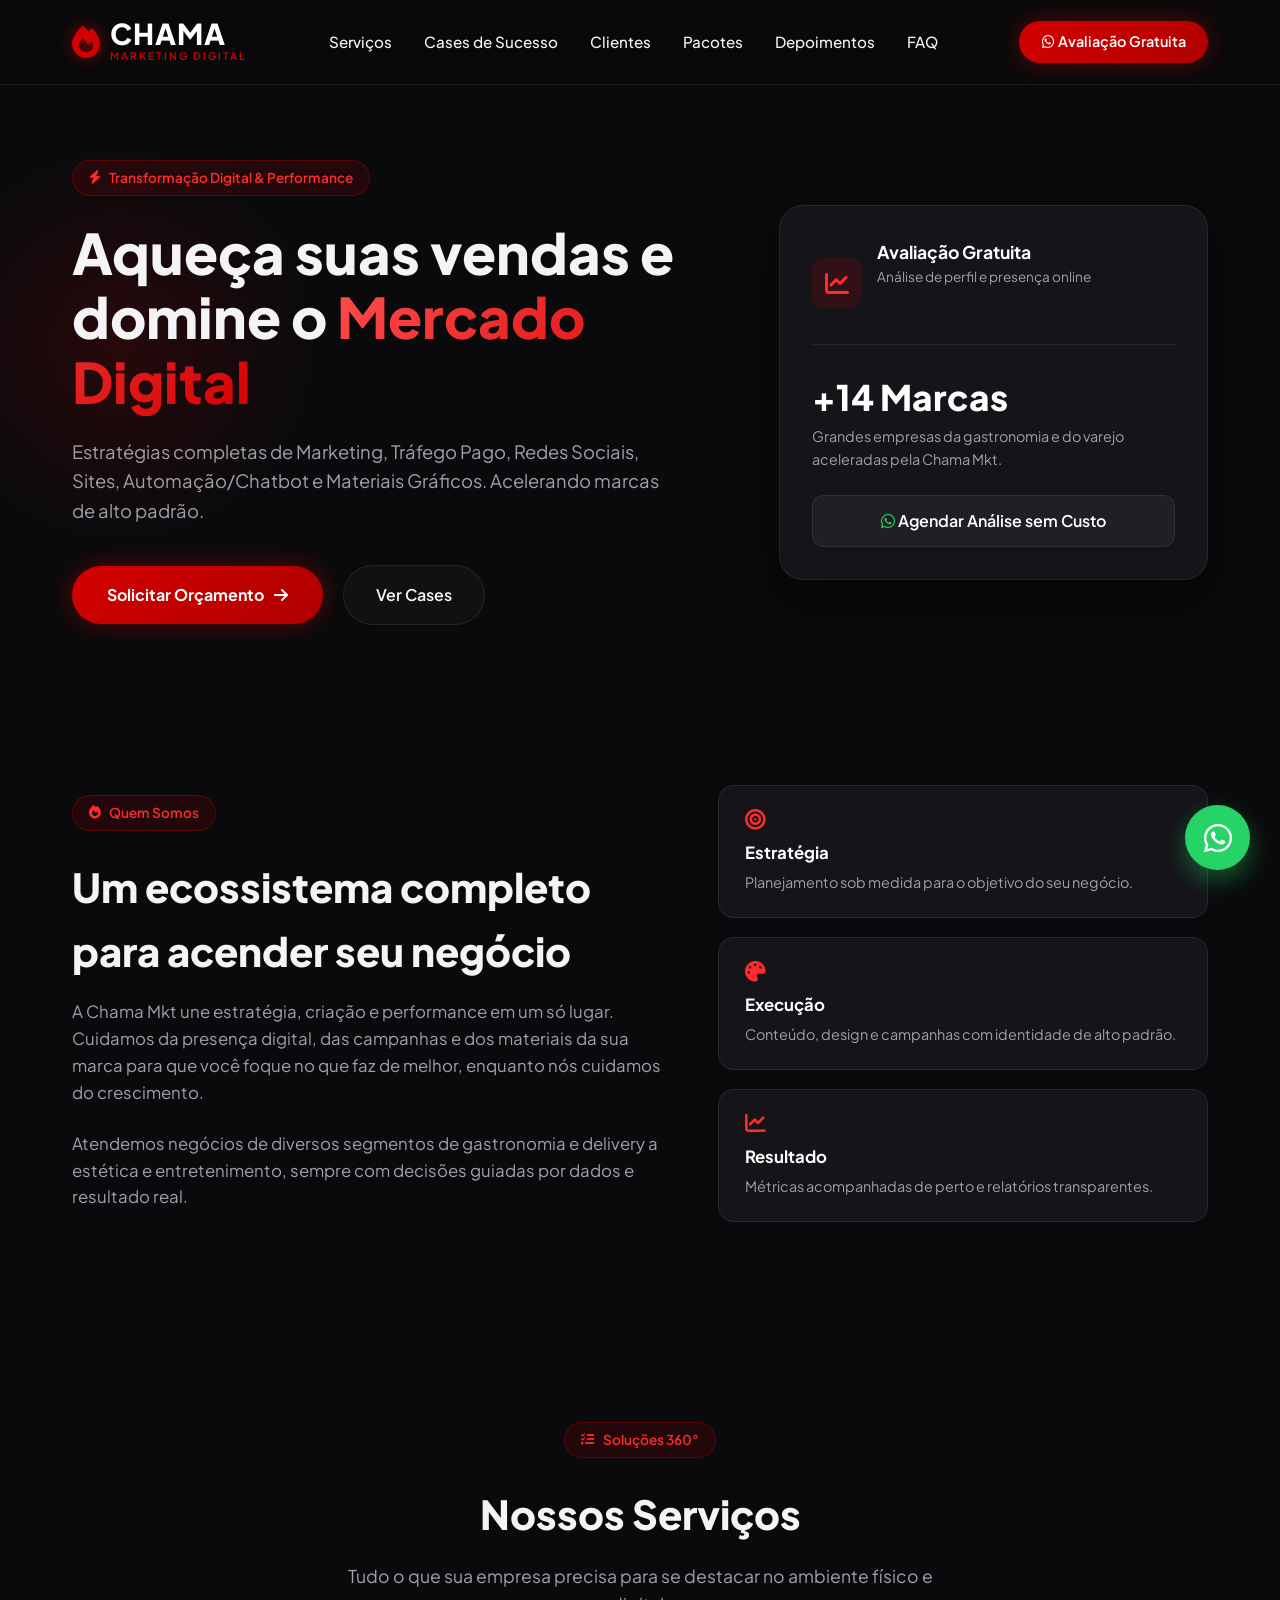
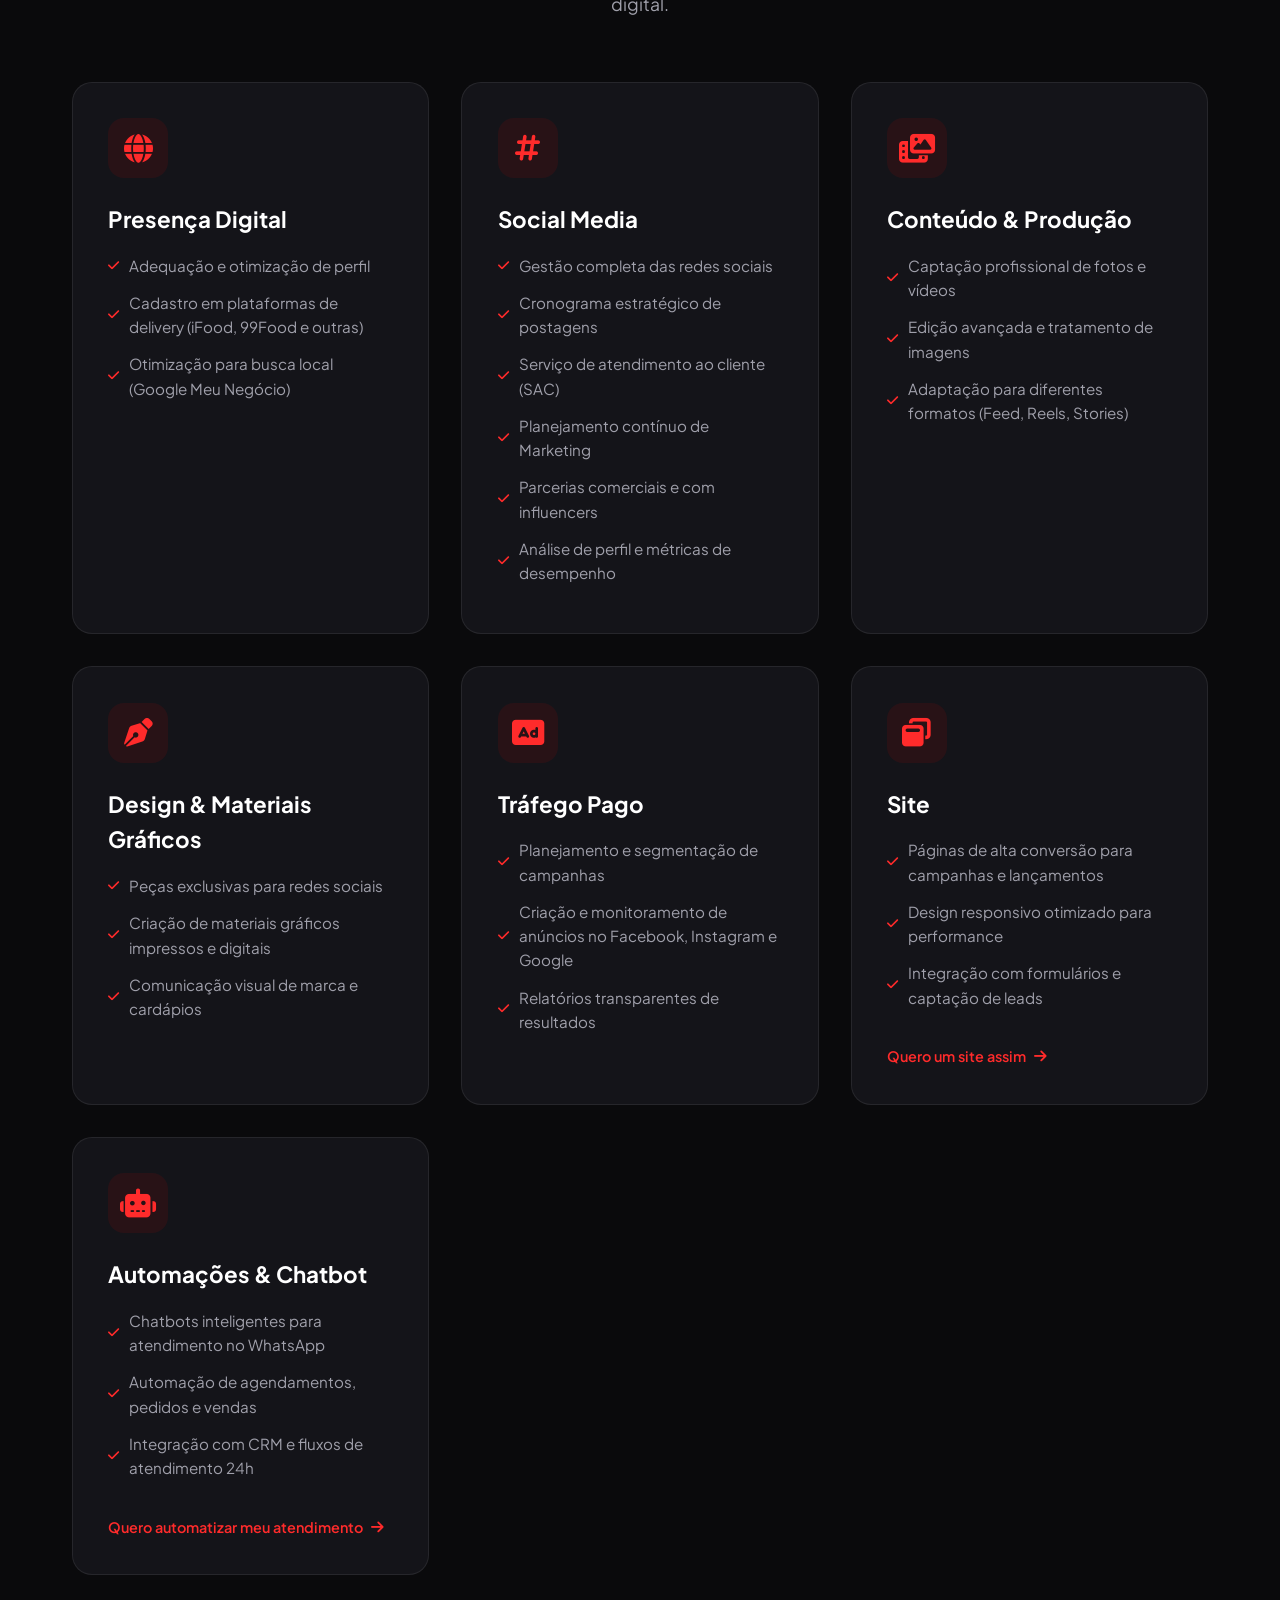
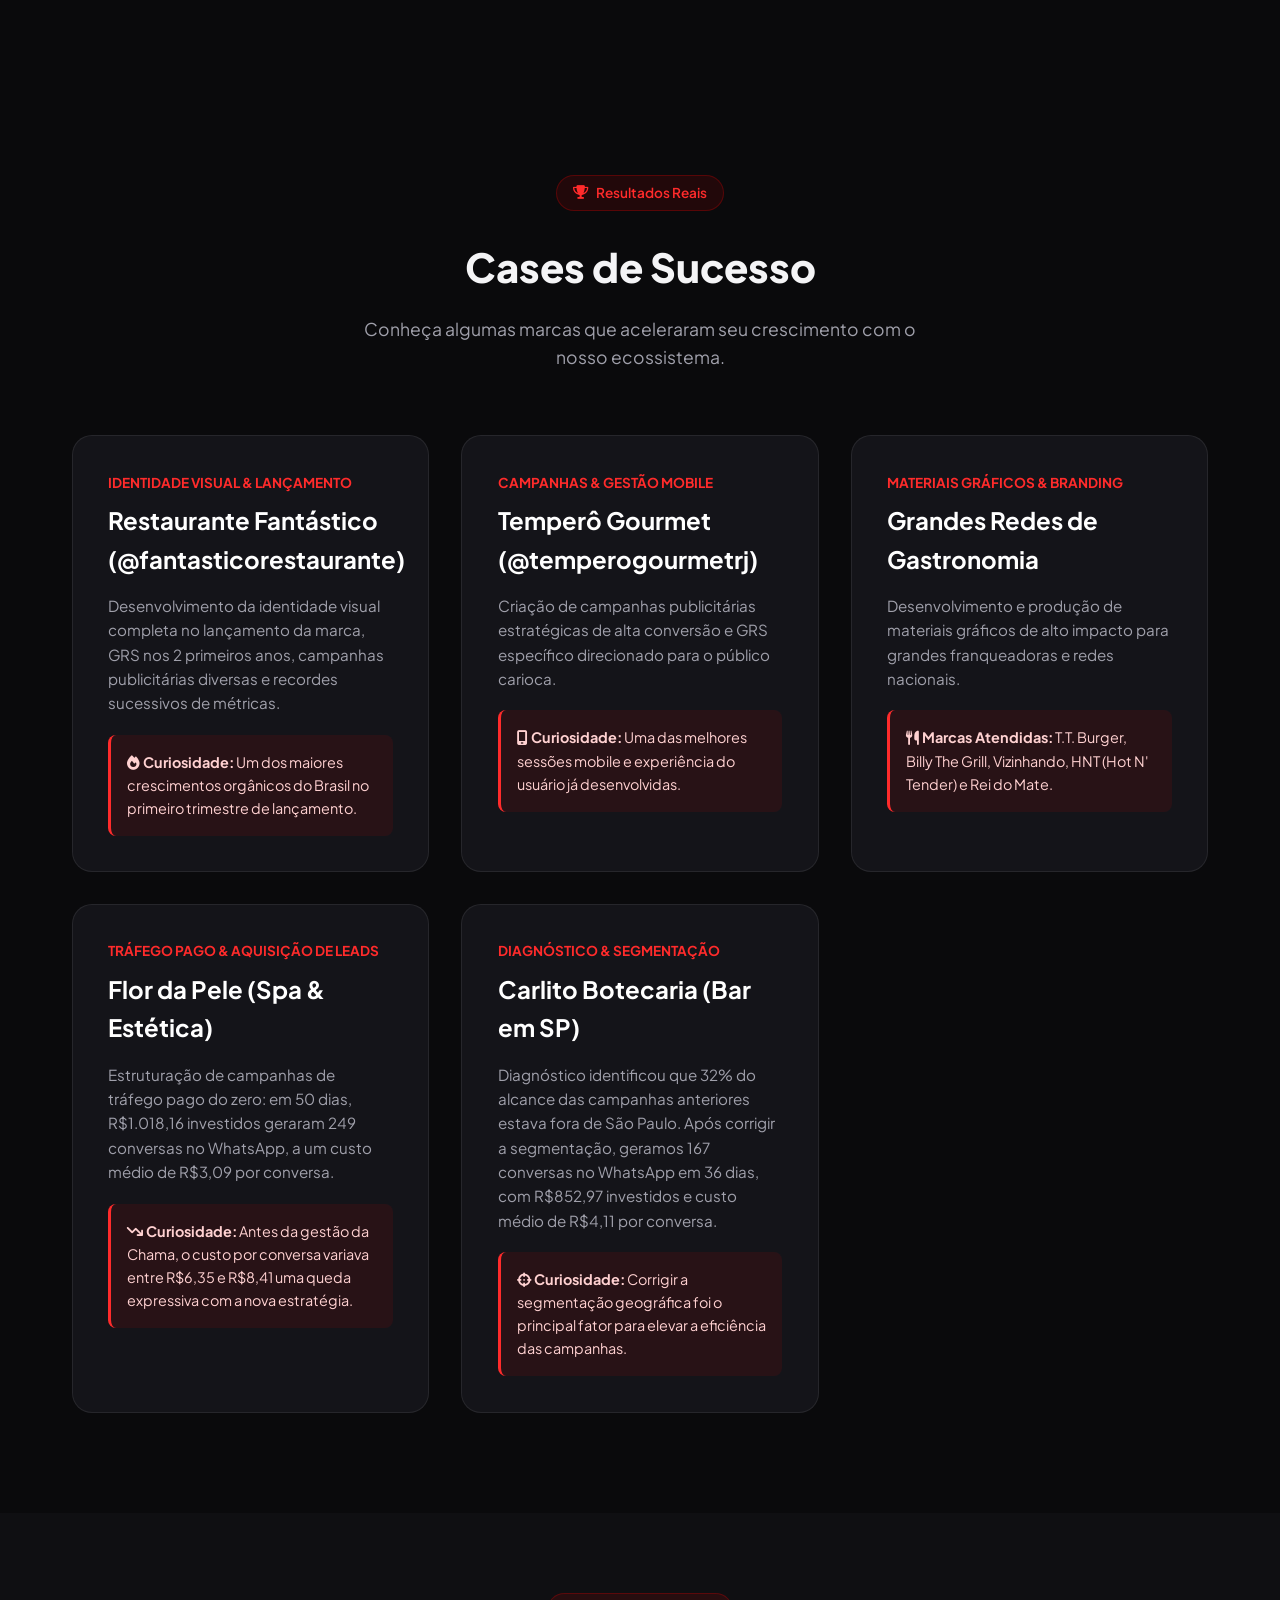
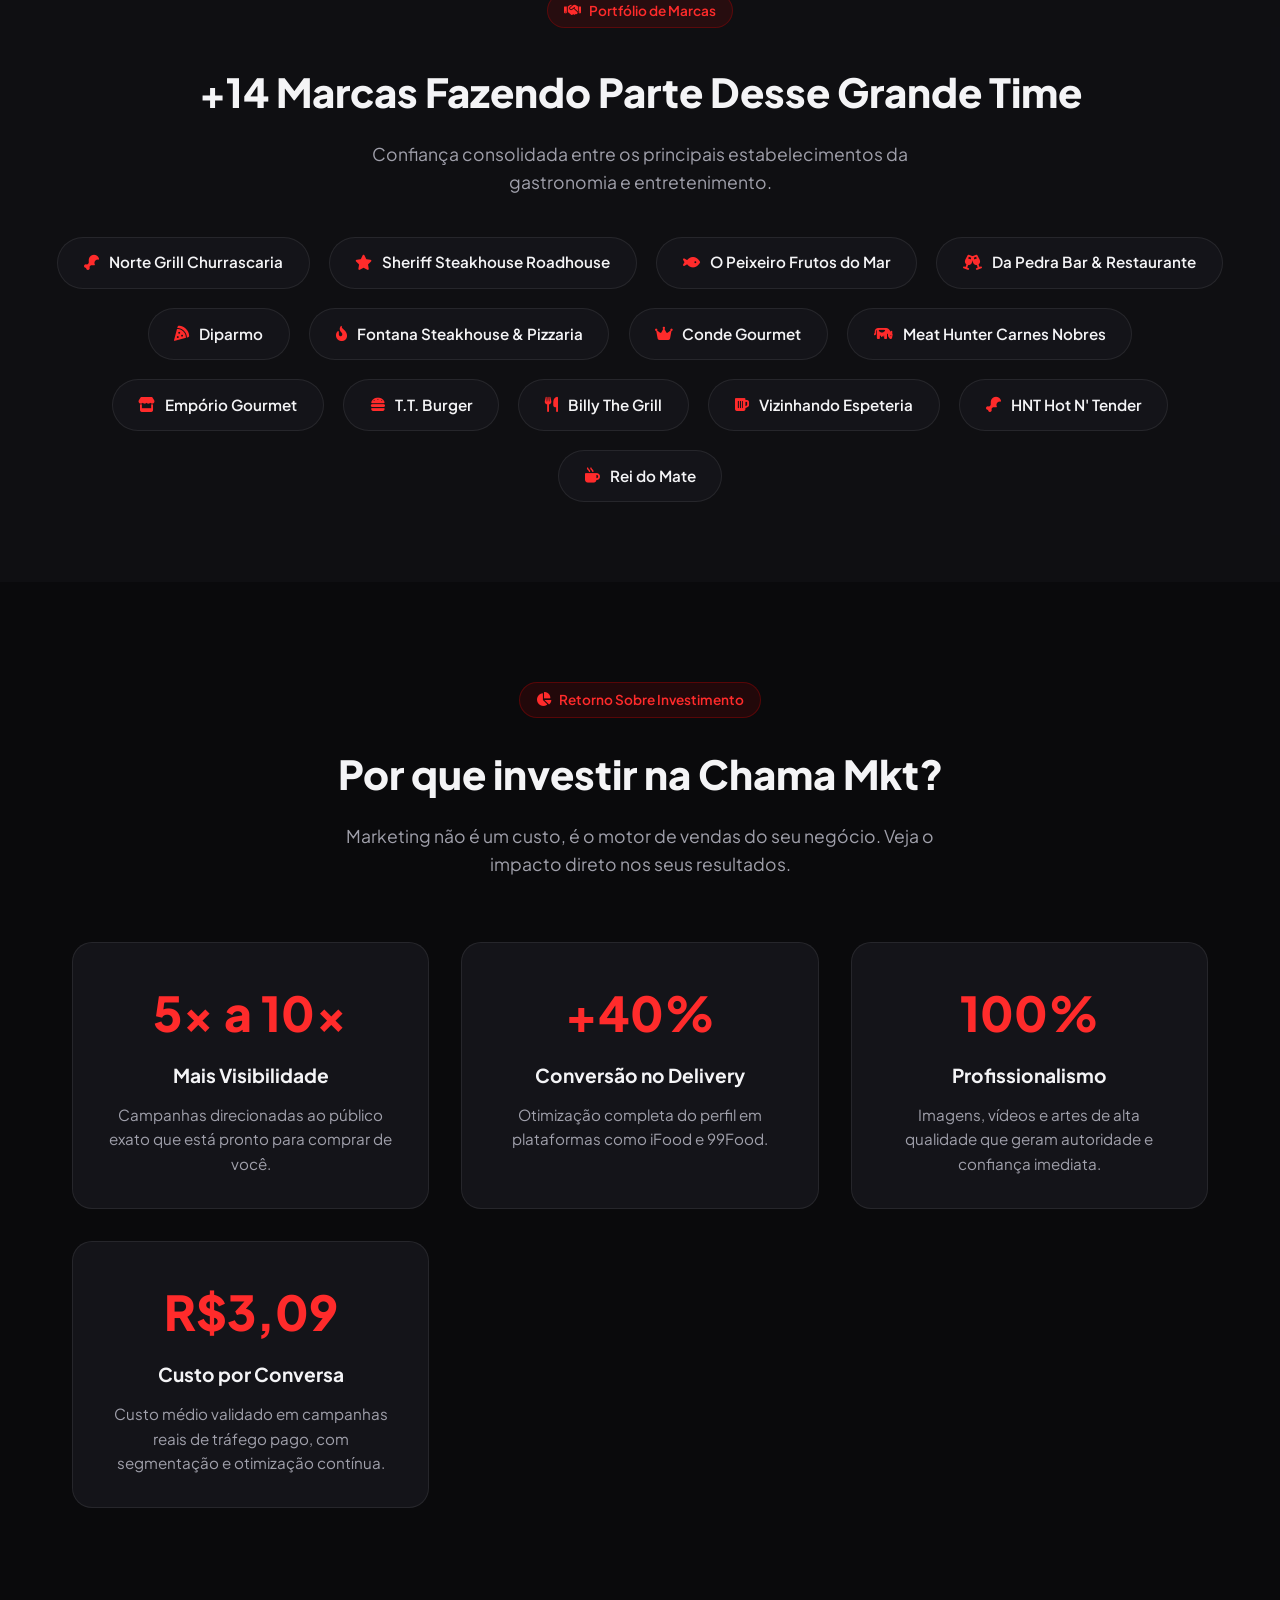
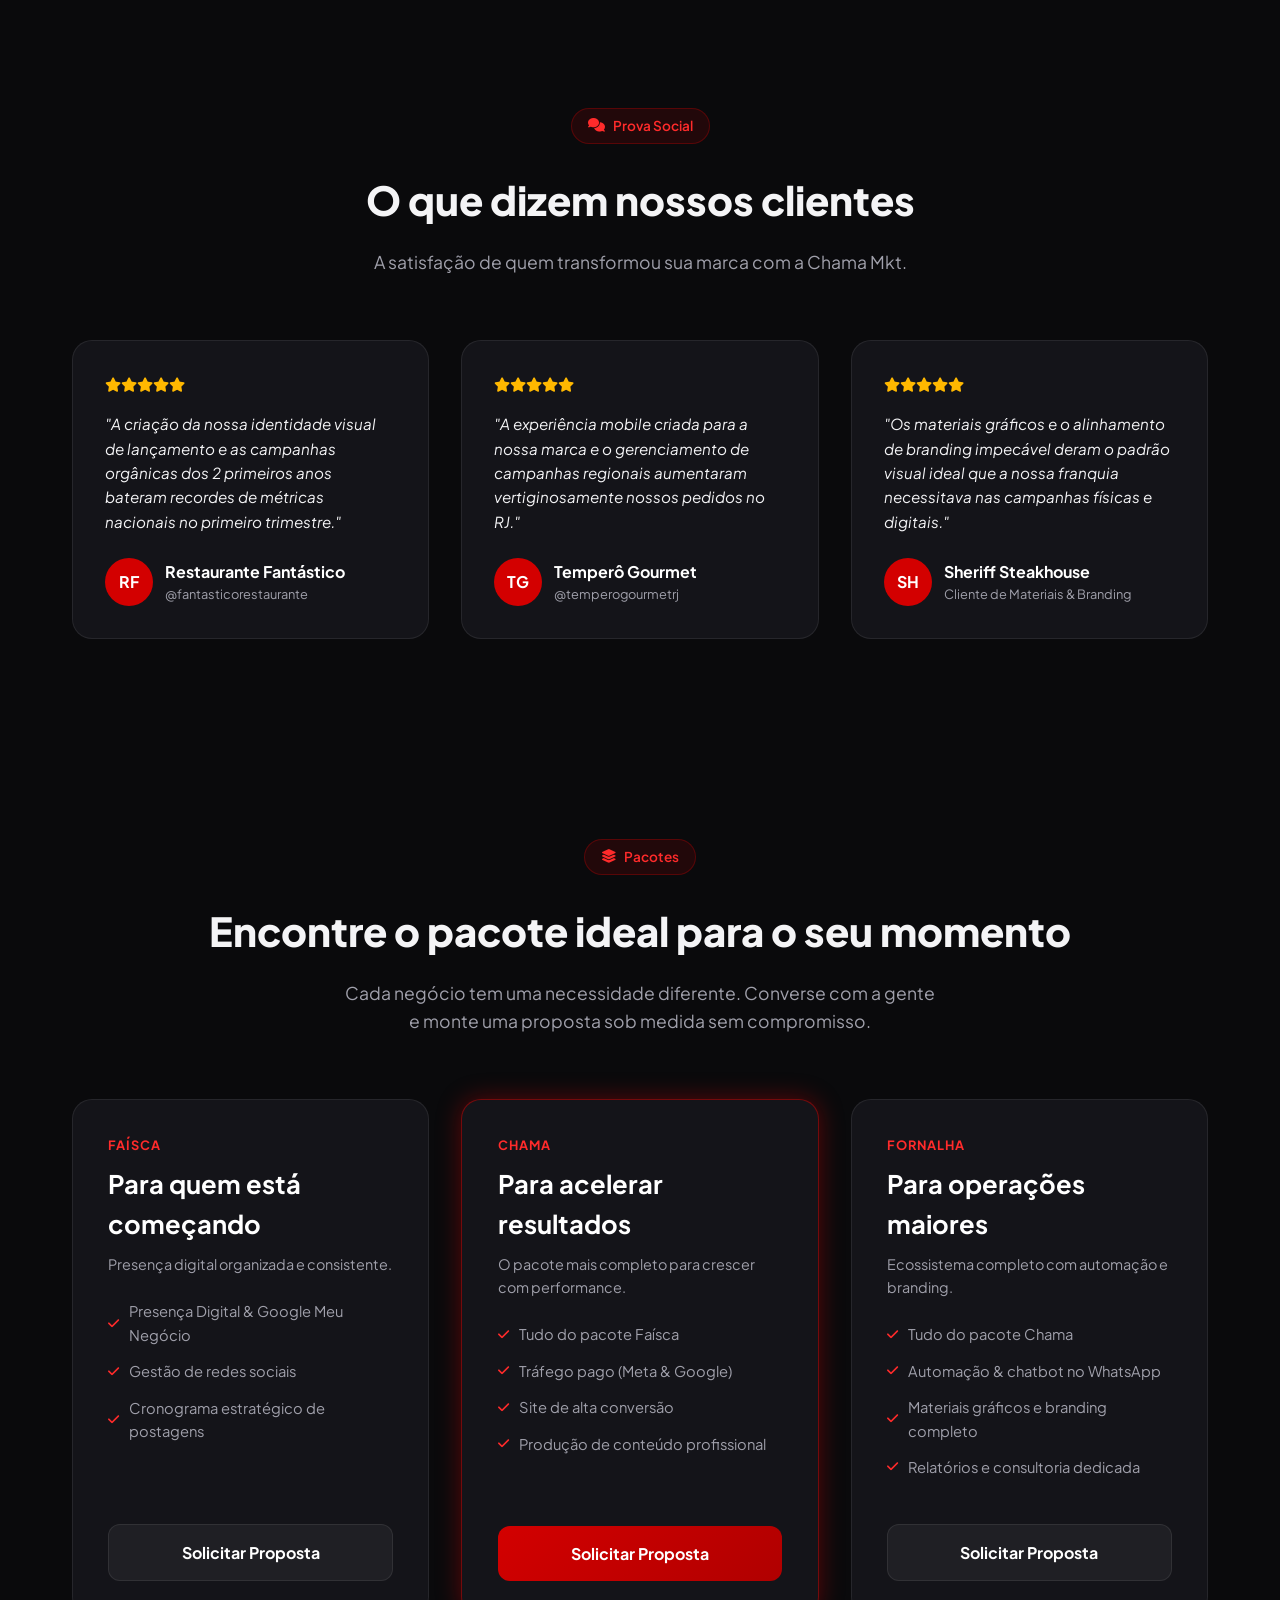
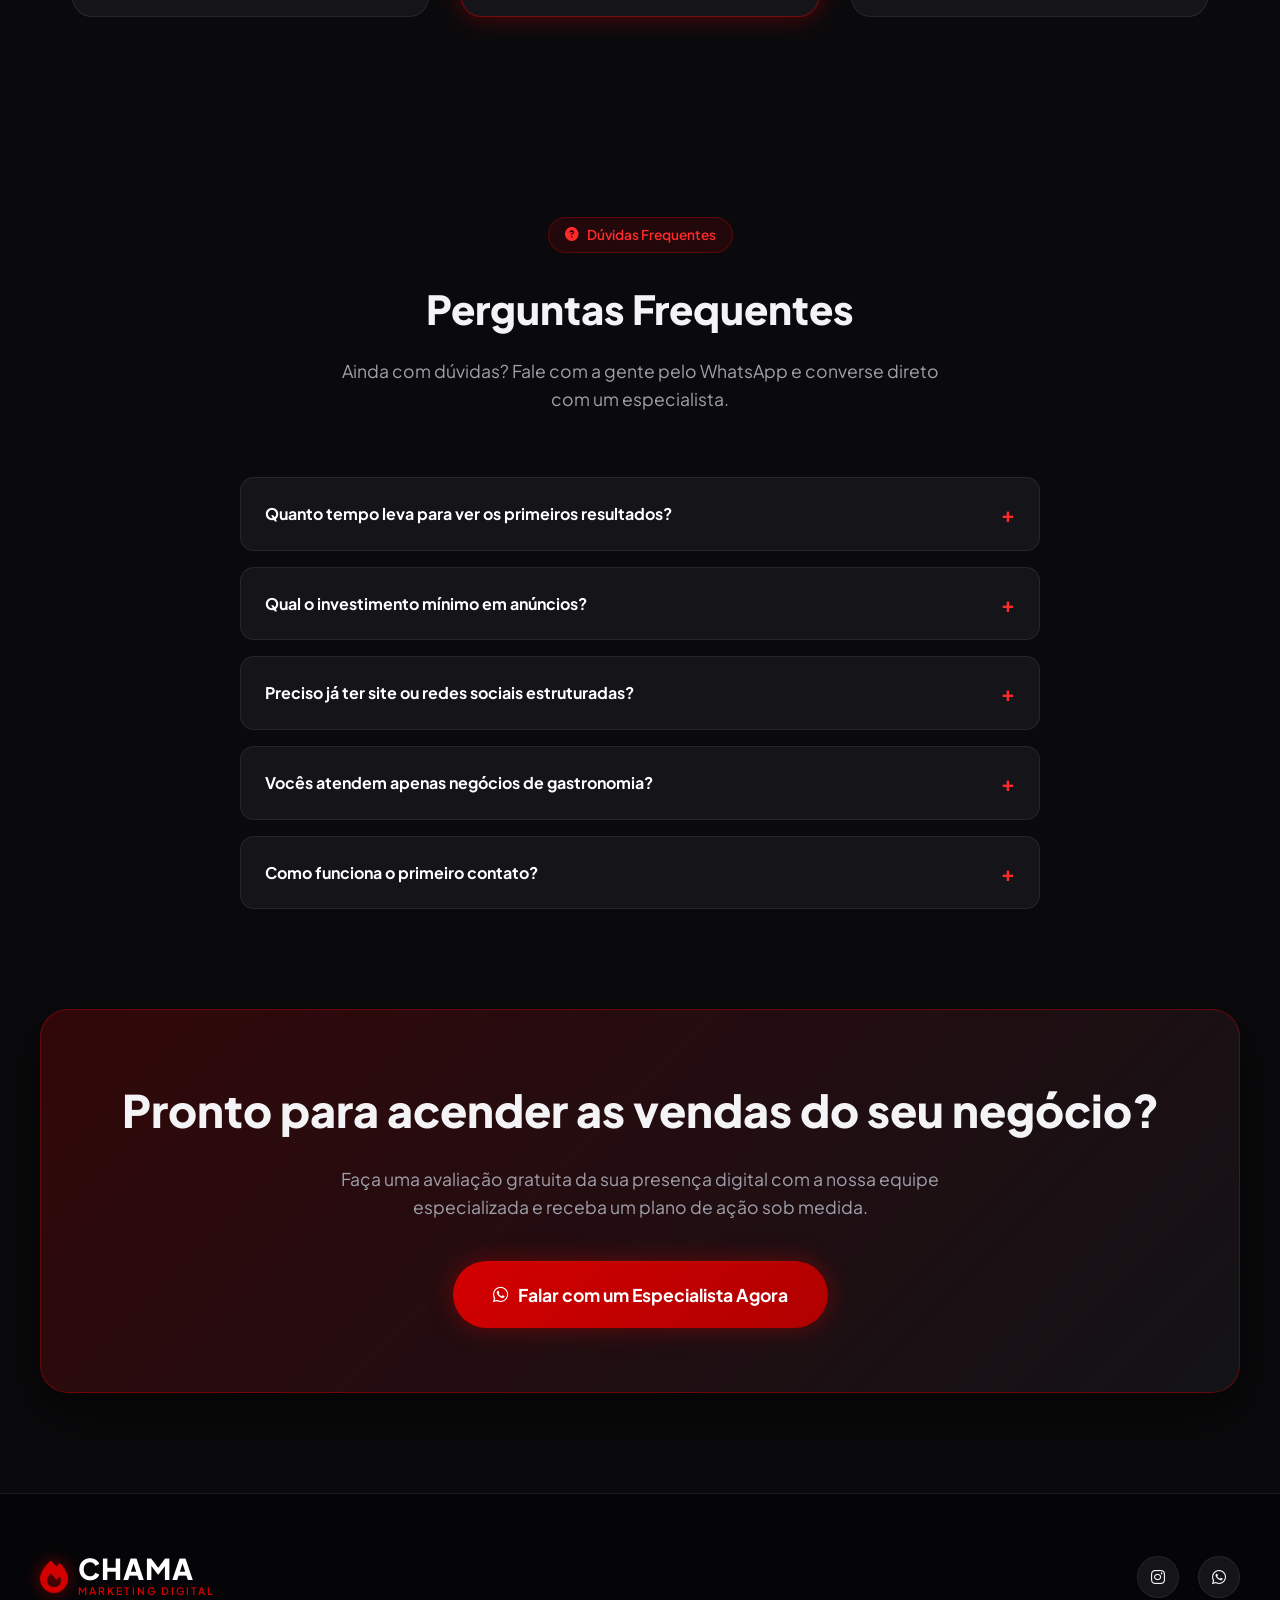
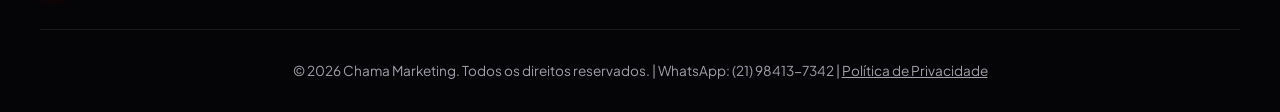
==== commit eb966f6d: "Correção de itens para rodar a campanha" ====
--- a/index.html
+++ b/index.html
@@ -1,20 +1,32 @@
 <!DOCTYPE html>
 <html lang="pt-BR">
 <head>
+    <!-- Google Tag Manager -->
+    <script>(function(w,d,s,l,i){w[l]=w[l]||[];w[l].push({'gtm.start':
+    new Date().getTime(),event:'gtm.js'});var f=d.getElementsByTagName(s)[0],
+    j=d.createElement(s),dl=l!='dataLayer'?'&l='+l:'';j.async=true;j.src=
+    'https://www.googletagmanager.com/gtm.js?id='+i+dl;f.parentNode.insertBefore(j,f);
+    })(window,document,'script','dataLayer','GTM-XXXXXXX');</script>
+    <!-- End Google Tag Manager -->
+
     <meta charset="UTF-8">
     <meta name="viewport" content="width=device-width, initial-scale=1.0">
     <title>CHAMA Marketing | Soluções de Alto Impacto em Marketing Digital</title>
     <meta name="description" content="Marketing de performance, tráfego pago, social media, sites e automação/chatbot. A Chama Mkt acelera marcas de gastronomia, varejo e outros segmentos com estratégias de alto impacto.">
 
+    <!-- Canonical -->
+    <link rel="canonical" href="https://chamamkt.com.br/">
+
     <!-- Open Graph / Social Sharing -->
     <meta property="og:type" content="website">
     <meta property="og:title" content="CHAMA Marketing | Soluções de Alto Impacto em Marketing Digital">
     <meta property="og:description" content="Marketing de performance, tráfego pago, social media, sites e automação/chatbot. Aceleramos marcas de alto padrão.">
-    <meta property="og:image" content="favicon.svg">
+    <meta property="og:image" content="assets/og-image.jpg">
     <meta property="og:locale" content="pt_BR">
     <meta name="twitter:card" content="summary">
     <meta name="twitter:title" content="CHAMA Marketing | Soluções de Alto Impacto em Marketing Digital">
     <meta name="twitter:description" content="Marketing de performance, tráfego pago, social media, sites e automação/chatbot. Aceleramos marcas de alto padrão.">
+    <meta name="twitter:image" content="assets/og-image.jpg">
 
     <!-- Favicon -->
     <link rel="icon" type="image/svg+xml" href="favicon.svg">
@@ -48,8 +60,30 @@
     }
     </script>
 
+    <!-- Meta Pixel Code -->
+    <script>
+    !function(f,b,e,v,n,t,s)
+    {if(f.fbq)return;n=f.fbq=function(){n.callMethod?
+    n.callMethod.apply(n,arguments):n.queue.push(arguments)};
+    if(!f._fbq)f._fbq=n;n.push=n;n.loaded=!0;n.version='2.0';
+    n.queue=[];t=b.createElement(e);t.async=!0;
+    t.src=v;s=b.getElementsByTagName(e)[0];
+    s.parentNode.insertBefore(t,s)}(window, document,'script',
+    'https://connect.facebook.net/en_US/fbevents.js');
+    fbq('init', 'SEU_PIXEL_ID_AQUI');
+    fbq('track', 'PageView');
+    </script>
+    <noscript><img height="1" width="1" style="display:none"
+    src="https://www.facebook.com/tr?id=SEU_PIXEL_ID_AQUI&ev=PageView&noscript=1"
+    /></noscript>
+    <!-- End Meta Pixel Code -->
+
 </head>
 <body>
+    <!-- Google Tag Manager (noscript) -->
+    <noscript><iframe src="https://www.googletagmanager.com/ns.html?id=GTM-XXXXXXX"
+    height="0" width="0" style="display:none;visibility:hidden"></iframe></noscript>
+    <!-- End Google Tag Manager (noscript) -->
 
     <a href="#conteudo" class="skip-link">Pular para o conteúdo</a>
 
@@ -537,7 +571,7 @@
             </div>
         </div>
         <div class="copyright">
-            &copy; 2026 Chama Marketing. Todos os direitos reservados. | WhatsApp: (21) 98413-7342
+            &copy; 2026 Chama Marketing. Todos os direitos reservados. | WhatsApp: (21) 98413-7342 | <a href="politica-de-privacidade.html" style="color: inherit;">Política de Privacidade</a>
         </div>
     </footer>
 
--- a/styles.css
+++ b/styles.css
@@ -965,7 +965,7 @@
     inset: 0;
     background: rgba(10, 10, 12, 0.97);
     backdrop-filter: blur(16px);
-    z-index: 999;
+    z-index: 1001;
     flex-direction: column;
     align-items: center;
     justify-content: center;
